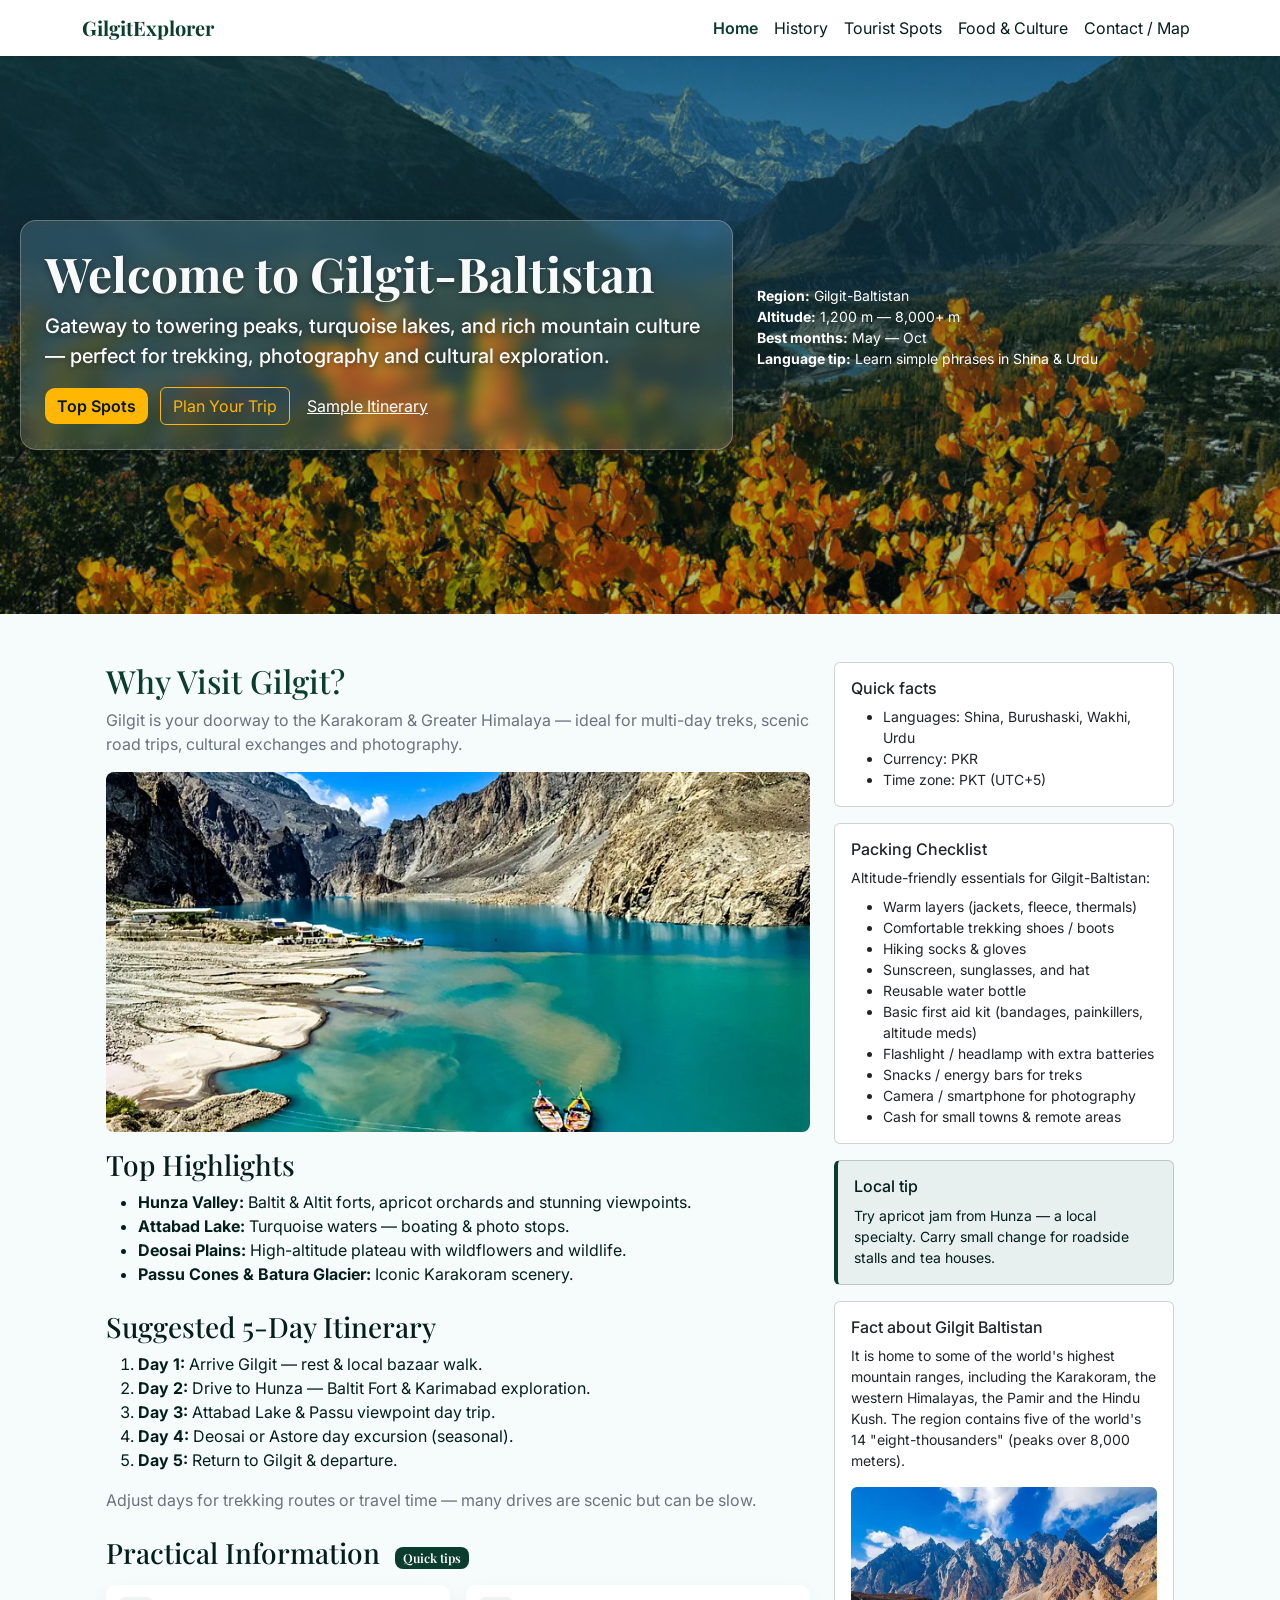
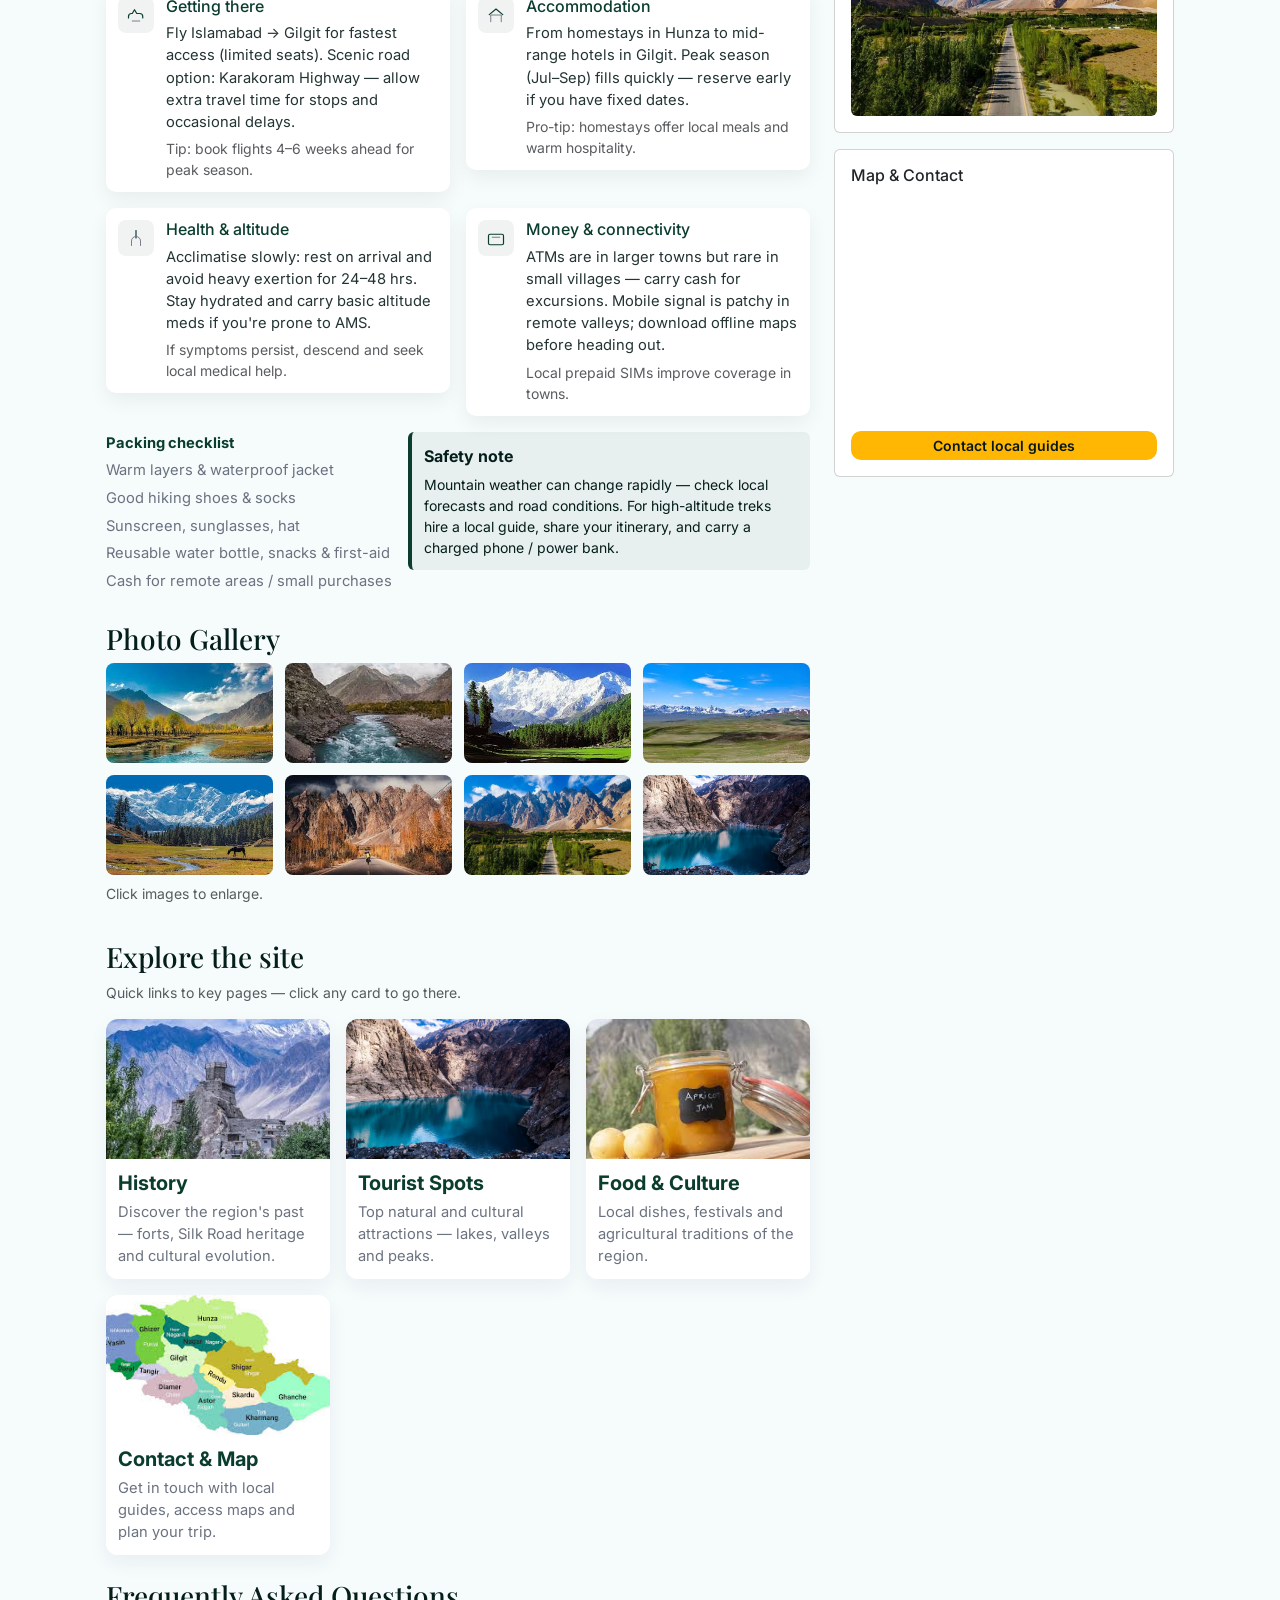
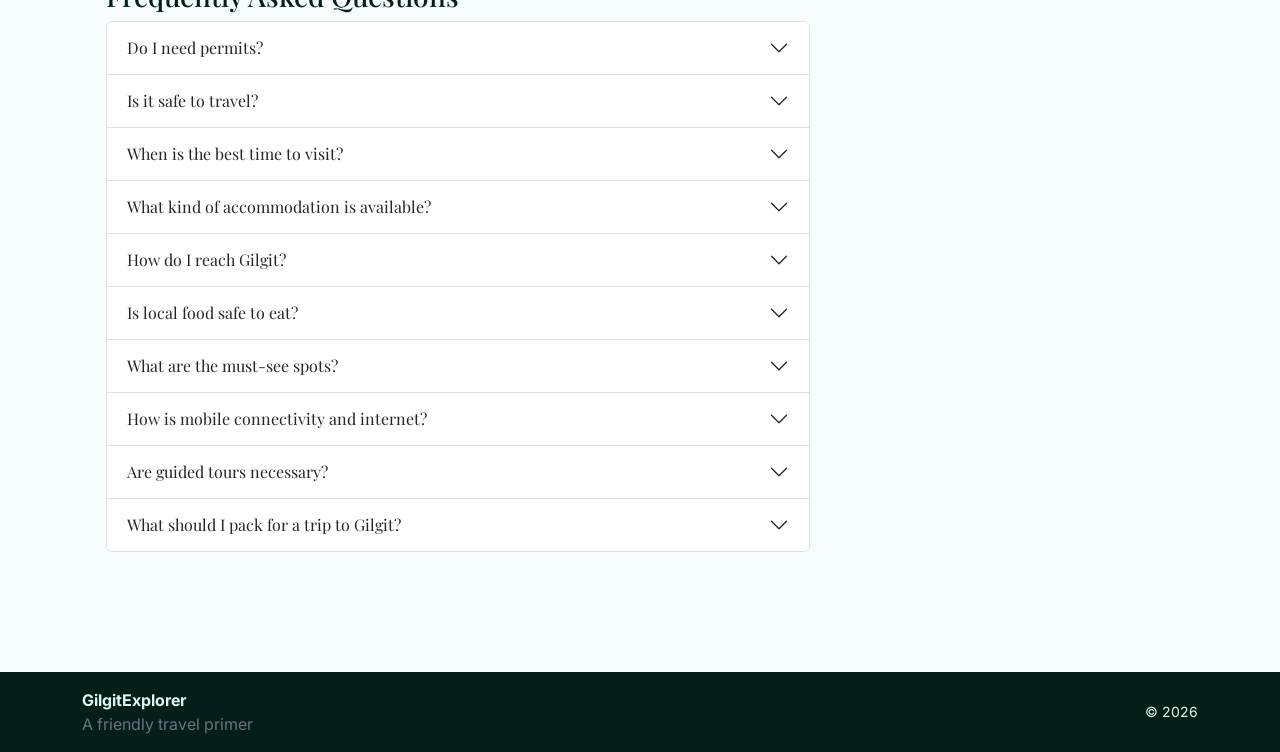
==== index.html @ cc38df5b "tweaked index.html" ====
<!DOCTYPE html>
<html lang="en">
  <head>
    <meta charset="utf-8" />
    <meta name="viewport" content="width=device-width,initial-scale=1" />
    <title>Gilgit — Home</title>
    <meta
      name="description"
      content="Gilgit-Baltistan: gateway to the Karakoram — home page. Practical visitor info, top sights, itineraries and gallery."
    />
    <!-- Google Fonts -->
    <link
      href="https://fonts.googleapis.com/css2?family=Inter:wght@300;400;600;700&family=Playfair+Display:wght@400;700&display=swap"
      rel="stylesheet"
    />
    <!-- Bootstrap -->
    <link
      href="https://cdn.jsdelivr.net/npm/bootstrap@5.3.2/dist/css/bootstrap.min.css"
      rel="stylesheet"
    />

    <style>
      /* ---------- Palette (single source of truth) ---------- */
      :root {
        --primary: #0b3d2e; /* glacier green */
        --accent: #ffb703; /* sunrise amber */
        --muted: #6b7280;
        --bg: #f6fbfc;
        --card: #ffffff;
        --dark: #041e19;
      }

      /* Reset / base */
      * {
        box-sizing: border-box;
      }
      html,
      body {
        height: 100%;
      }
      body {
        margin: 0;
        font-family: "Inter", system-ui, -apple-system, "Segoe UI", Roboto,
          "Helvetica Neue", Arial;
        background: var(--bg);
        color: var(--dark);
        -webkit-font-smoothing: antialiased;
        -moz-osx-font-smoothing: grayscale;
      }

      /* Typography */
      h1,
      h2,
      h3 {
        font-family: "Playfair Display", serif;
      }
      .lead {
        font-weight: 500;
        color: #ffffff;
      }
      .small-muted {
        color: var(--muted);
      }

      /* NAVBAR */
      .navbar-brand {
        font-family: "Playfair Display", serif;
        font-weight: 700;
      }
      .navbar-brand.text-primary {
        color: var(--primary) !important;
      }
      .nav-link {
        color: var(--dark) !important;
      }
      .nav-link.active {
        font-weight: 600;
        color: var(--primary) !important;
      }

      /* HERO */
      .hero {
        min-height: 62vh;
        background-position: center;
        background-size: cover;
        display: flex;
        align-items: center;
        color: #fff;
      }

      /* NEW: wider header content wrapper (centered) */
      .hero-inner {
        width: 100%;
        max-width: 1400px;     /* <-- increased width */
        margin: 0 auto;
        padding: 0 1.25rem;    /* breathing room at edges */
      }
      @media (min-width: 1600px) {
        .hero-inner { max-width: 1600px; }
      }

      /* card-glow: the nicer polished variant (backdrop blur + border) */
      .card-glow {
        background: rgba(255, 255, 255, 0.15);
        backdrop-filter: blur(8px) saturate(160%);
        -webkit-backdrop-filter: blur(12px) saturate(160%);
        border: 1px solid rgba(255, 255, 255, 0.25);
        border-radius: 1rem;
        color: #f8f9fa;
        box-shadow: 0 8px 32px 0 rgba(0, 0, 0, 0.3);
        transition: all 0.3s ease-in-out;
      }
      .card-glow:hover {
        background: rgba(255, 255, 255, 0.25);
        transform: translateY(-5px);
        box-shadow: 0 10px 40px rgba(0, 0, 0, 0.4);
      }
      .card-glow h1,
      .card-glow p {
        text-shadow: 0 2px 6px rgba(0, 0, 0, 0.4);
      }

      /* Buttons */
      .btn-accent {
        background: var(--accent);
        color: #071717;
        border-radius: 10px;
        font-weight: 600;
        border: 0;
      }
      .btn-outline-accent {
        border: 1px solid var(--accent);
        background: transparent;
        color: var(--accent);
      }

      /* Helpers */
      .container-narrow {
        max-width: 1100px;
        margin: 0 auto;
        padding: 0 1rem;
      }
      .img-overview {
        width: 100%;
        max-height: 360px;
        object-fit: cover;
        border-radius: 8px;
      }
      .card-img-top {
        height: 200px;
        object-fit: cover;
      }

      /* small gallery grid */
      .gallery-grid {
        display: grid;
        grid-template-columns: repeat(auto-fit, minmax(140px, 1fr));
        gap: 12px;
      }
      .gallery-grid img {
        width: 100%;
        height: 100px;
        object-fit: cover;
        border-radius: 8px;
        cursor: pointer;
      }

      /* Site navigation cards */
      .site-nav {
        margin: 2.25rem 0;
      }
      .site-nav-grid {
        display: grid;
        grid-template-columns: repeat(auto-fit, minmax(180px, 1fr));
        gap: 16px;
        align-items: stretch;
      }
      .site-card {
        position: relative;
        overflow: hidden;
        border-radius: 12px;
        cursor: pointer;
        box-shadow: 0 8px 20px rgba(34, 56, 67, 0.06);
        transition: transform 0.16s ease, box-shadow 0.16s ease;
        display: flex;
        flex-direction: column;
        background: var(--card);
      }
      .site-card:hover {
        transform: translateY(-6px);
        box-shadow: 0 18px 40px rgba(34, 56, 67, 0.12);
      }
      .site-card img {
        width: 100%;
        height: 140px;
        object-fit: cover;
        display: block;
      }
      .site-card .card-body {
        padding: 12px;
        background: linear-gradient(
          180deg,
          rgba(255, 255, 255, 0.95),
          rgba(255, 255, 255, 0.98)
        );
        flex: 1;
        display: flex;
        flex-direction: column;
        justify-content: center;
      }
      .site-card h5 {
        margin: 0;
        font-weight: 700;
        color: var(--primary);
      }
      .site-card p {
        margin: 6px 0 0;
        color: var(--muted);
        font-size: 0.92rem;
      }
      .site-card a {
        position: absolute;
        inset: 0;
        z-index: 3;
        text-indent: -9999px;
      }

      /* Info callout (updated to use primary as subtle tint) */
      .callout {
        background: rgba(11, 61, 46, 0.06);
        padding: 12px;
        border-left: 4px solid var(--primary);
        border-radius: 6px;
        color: var(--dark);
      }

      /* Cards, spots & footer */
      .spot-card {
        border: none;
        transition: transform 0.28s ease, box-shadow 0.28s ease;
      }
      .spot-card:hover {
        transform: translateY(-6px);
        box-shadow: 0 18px 40px rgba(2, 20, 22, 0.06);
      }
      .section-title {
        color: var(--primary);
      }
      footer {
        background: var(--dark);
        color: #dff7ef;
        padding: 1.5rem 0;
      }

      /* Map helper */
      .map-wrap iframe {
        width: 100%;
        height: 100%;
        min-height: 320px;
        border: 0;
        border-radius: 8px;
      }

      /* Practical section specific styles */
      #practical .feature {
        background: var(--card);
        border-radius: 10px;
        padding: 12px;
        box-shadow: 0 8px 20px rgba(2, 20, 22, 0.06);
        display: flex;
        gap: 12px;
        align-items: flex-start;
      }
      #practical .feature h6 {
        margin: 0 0 6px 0;
        color: var(--primary);
        font-size: 1rem;
      }
      #practical .feature p {
        margin: 0;
        color: #243434;
        font-size: 0.92rem;
      }
      #practical .feature .icon {
        flex: 0 0 36px;
        width: 36px;
        height: 36px;
        display: inline-grid;
        place-items: center;
        border-radius: 8px;
        background: rgba(11, 61, 46, 0.06);
      }
      #practical .checklist {
        list-style: none;
        padding-left: 0;
        margin: 0;
        color: var(--dark);
      }
      #practical .checklist li {
        margin-bottom: 0.35rem;
        font-size: 0.92rem;
        color: var(--muted);
      }
      #practical .quick-badge {
        background: var(--primary);
        color: var(--card);
        font-weight: 600;
        font-size: 0.78rem;
        padding: 0.15rem 0.5rem;
        border-radius: 0.5rem;
      }

      /* Responsive tweaks */
      @media (max-width: 991px) {
        .img-overview {
          max-height: 260px;
        }
      }
      @media (max-width: 767px) {
        .hero {
          min-height: 44vh;
        }
        /* keep hero-inner comfortable on smaller screens */
        .hero-inner {
          padding: 0 1rem;
        }
      }
    </style>
  </head>

  <body>
    <!-- NAV -->
    <nav
      class="navbar navbar-expand-lg navbar-light bg-white shadow-sm sticky-top"
    >
      <div class="container">
        <a class="navbar-brand text-primary fw-bold" href="index.html"
          >GilgitExplorer</a
        >
        <button
          class="navbar-toggler"
          type="button"
          data-bs-toggle="collapse"
          data-bs-target="#navmenu"
        >
          <span class="navbar-toggler-icon"></span>
        </button>
        <div class="collapse navbar-collapse" id="navmenu">
          <ul class="navbar-nav ms-auto mb-2 mb-lg-0">
            <li class="nav-item">
              <a class="nav-link active" href="index.html">Home</a>
            </li>
            <li class="nav-item">
              <a class="nav-link" href="history.html">History</a>
            </li>
            <li class="nav-item">
              <a class="nav-link" href="touristspots.html">Tourist Spots</a>
            </li>
            <li class="nav-item">
              <a class="nav-link" href="food.html">Food & Culture</a>
            </li>
            <li class="nav-item">
              <a class="nav-link" href="contact.html">Contact / Map</a>
            </li>
          </ul>
        </div>
      </div>
    </nav>

    <!-- HERO -->
    <header
      class="hero"
      style="
        background-image: linear-gradient(
            180deg,
            rgba(11, 61, 46, 0.55),
            rgba(2, 20, 22, 0.25)
          ),
          url('assets/images/homehero.jpg');
        background-size: cover;
        background-position: center;
      "
    >
      <!-- widened, centered inner wrapper -->
      <div class="hero-inner py-5">
        <div class="row align-items-center">
          <div class="col-lg-7">
            <div class="card-glow p-4">
              <h1 class="display-5 fw-bold">Welcome to Gilgit-Baltistan</h1>
              <p class="lead">
                Gateway to towering peaks, turquoise lakes, and rich mountain
                culture — perfect for trekking, photography and cultural
                exploration.
              </p>
              <div class="mt-3">
                <a class="btn btn-accent me-2" href="touristspots.html"
                  >Top Spots</a
                >
                <a class="btn btn-outline-accent" href="contact.html"
                  >Plan Your Trip</a
                >
                <a class="btn btn-link text-white" href="#itinerary"
                  >Sample Itinerary</a
                >
              </div>
            </div>
          </div>

          <div class="col-lg-5 d-none d-lg-block text-white small">
            <ul class="list-unstyled">
              <li><strong>Region:</strong> Gilgit-Baltistan</li>
              <li><strong>Altitude:</strong> 1,200 m — 8,000+ m</li>
              <li><strong>Best months:</strong> May — Oct</li>
              <li>
                <strong>Language tip:</strong> Learn simple phrases in Shina &
                Urdu
              </li>
            </ul>
          </div>
        </div>
      </div>
    </header>

    <!-- MAIN -->
    <main class="py-5">
      <div class="container container-narrow">
        <div class="row g-4">
          <div class="col-lg-8">
            <h2 class="section-title">Why Visit Gilgit?</h2>
            <p class="small-muted">
              Gilgit is your doorway to the Karakoram & Greater Himalaya — ideal
              for multi-day treks, scenic road trips, cultural exchanges and
              photography.
            </p>

            <!-- overview image -->
            <div class="my-3">
              <img
                src="assets/images/gilgit-overview.webp"
                alt="Panoramic view of Gilgit and mountains"
                class="img-overview"
              />
            </div>

            <section id="highlights" class="mb-4">
              <h3>Top Highlights</h3>
              <ul>
                <li>
                  <strong>Hunza Valley:</strong> Baltit & Altit forts, apricot
                  orchards and stunning viewpoints.
                </li>
                <li>
                  <strong>Attabad Lake:</strong> Turquoise waters — boating &
                  photo stops.
                </li>
                <li>
                  <strong>Deosai Plains:</strong> High-altitude plateau with
                  wildflowers and wildlife.
                </li>
                <li>
                  <strong>Passu Cones & Batura Glacier:</strong> Iconic
                  Karakoram scenery.
                </li>
              </ul>
            </section>

            <section id="itinerary" class="itinerary mb-4">
              <h3>Suggested 5-Day Itinerary</h3>
              <ol>
                <li>
                  <strong>Day 1:</strong> Arrive Gilgit — rest & local bazaar
                  walk.
                </li>
                <li>
                  <strong>Day 2:</strong> Drive to Hunza — Baltit Fort &
                  Karimabad exploration.
                </li>
                <li>
                  <strong>Day 3:</strong> Attabad Lake & Passu viewpoint day
                  trip.
                </li>
                <li>
                  <strong>Day 4:</strong> Deosai or Astore day excursion
                  (seasonal).
                </li>
                <li><strong>Day 5:</strong> Return to Gilgit & departure.</li>
              </ol>
              <p class="small-muted">Adjust days for trekking routes or travel time — many drives are scenic but can be slow.</p>
            </section>

            <!-- ===== Updated Practical Information (themed) ===== -->
            <section id="practical" class="mb-4">
              <h3 class="mb-3">
                Practical Information
                <span class="quick-badge" style="margin-left: 0.5rem"
                  >Quick tips</span
                >
              </h3>

              <div class="row row-cols-1 row-cols-md-2 g-3 mb-3">
                <!-- Getting there -->
                <div class="col">
                  <div class="feature">
                    <div class="icon" aria-hidden="true">
                      <!-- airplane / road icon -->
                      <svg
                        width="18"
                        height="18"
                        viewBox="0 0 24 24"
                        fill="none"
                        xmlns="http://www.w3.org/2000/svg"
                        aria-hidden="true"
                      >
                        <path
                          d="M2 16v-2a4 4 0 0 1 4-4h1l3-5 3 5h4a4 4 0 0 1 4 4v2"
                          stroke="var(--primary)"
                          stroke-width="1.6"
                          stroke-linecap="round"
                          stroke-linejoin="round"
                        />
                        <path
                          d="M7 20h10"
                          stroke="var(--muted)"
                          stroke-width="1.2"
                          stroke-linecap="round"
                        />
                      </svg>
                    </div>
                    <div>
                      <h6>Getting there</h6>
                      <p class="mb-0">
                        Fly Islamabad → Gilgit for fastest access (limited
                        seats). Scenic road option: Karakoram Highway — allow
                        extra travel time for stops and occasional delays.
                      </p>
                      <div class="small text-muted" style="margin-top: 0.35rem">
                        Tip: book flights 4–6 weeks ahead for peak season.
                      </div>
                    </div>
                  </div>
                </div>

                <!-- Accommodation -->
                <div class="col">
                  <div class="feature">
                    <div class="icon" aria-hidden="true">
                      <svg
                        width="18"
                        height="18"
                        viewBox="0 0 24 24"
                        fill="none"
                        xmlns="http://www.w3.org/2000/svg"
                      >
                        <path
                          d="M3 11.5L12 4l9 7.5"
                          stroke="var(--primary)"
                          stroke-width="1.6"
                          stroke-linecap="round"
                          stroke-linejoin="round"
                        />
                        <path
                          d="M5 21V12h14v9"
                          stroke="var(--muted)"
                          stroke-width="1.2"
                          stroke-linecap="round"
                          stroke-linejoin="round"
                        />
                      </svg>
                    </div>
                    <div>
                      <h6>Accommodation</h6>
                      <p class="mb-0">
                        From homestays in Hunza to mid-range hotels in Gilgit.
                        Peak season (Jul–Sep) fills quickly — reserve early if
                        you have fixed dates.
                      </p>
                      <div class="small text-muted" style="margin-top: 0.35rem">
                        Pro-tip: homestays offer local meals and warm
                        hospitality.
                      </div>
                    </div>
                  </div>
                </div>

                <!-- Health & Altitude -->
                <div class="col">
                  <div class="feature">
                    <div class="icon" aria-hidden="true">
                      <svg
                        width="18"
                        height="18"
                        viewBox="0 0 24 24"
                        fill="none"
                        xmlns="http://www.w3.org/2000/svg"
                      >
                        <path
                          d="M12 2v10"
                          stroke="var(--primary)"
                          stroke-width="1.6"
                          stroke-linecap="round"
                          stroke-linejoin="round"
                        />
                        <path
                          d="M6 22v-6a6 6 0 0 1 12 0v6"
                          stroke="var(--muted)"
                          stroke-width="1.2"
                          stroke-linecap="round"
                          stroke-linejoin="round"
                        />
                      </svg>
                    </div>
                    <div>
                      <h6>Health & altitude</h6>
                      <p class="mb-0">
                        Acclimatise slowly: rest on arrival and avoid heavy
                        exertion for 24–48 hrs. Stay hydrated and carry basic
                        altitude meds if you're prone to AMS.
                      </p>
                      <div class="small text-muted" style="margin-top: 0.35rem">
                        If symptoms persist, descend and seek local medical
                        help.
                      </div>
                    </div>
                  </div>
                </div>

                <!-- Money & Connectivity -->
                <div class="col">
                  <div class="feature">
                    <div class="icon" aria-hidden="true">
                      <svg
                        width="18"
                        height="18"
                        viewBox="0 0 24 24"
                        fill="none"
                        xmlns="http://www.w3.org/2000/svg"
                      >
                        <rect
                          x="2"
                          y="7"
                          width="20"
                          height="14"
                          rx="2"
                          stroke="var(--primary)"
                          stroke-width="1.6"
                        />
                        <path
                          d="M7 11h10"
                          stroke="var(--muted)"
                          stroke-width="1.2"
                          stroke-linecap="round"
                        />
                      </svg>
                    </div>
                    <div>
                      <h6>Money & connectivity</h6>
                      <p class="mb-0">
                        ATMs are in larger towns but rare in small villages —
                        carry cash for excursions. Mobile signal is patchy in
                        remote valleys; download offline maps before heading
                        out.
                      </p>
                      <div class="small text-muted" style="margin-top: 0.35rem">
                        Local prepaid SIMs improve coverage in towns.
                      </div>
                    </div>
                  </div>
                </div>
              </div>

              <!-- Checklist + Callout -->
              <div
                class="d-flex flex-column flex-md-row gap-3 align-items-start"
              >
                <ul class="checklist mb-0" style="min-width: 260px">
                  <li>
                    <strong
                      style="
                        color: var(--primary);
                        display: block;
                        margin-bottom: 0.35rem;
                      "
                      >Packing checklist</strong
                    >
                  </li>
                  <li>Warm layers & waterproof jacket</li>
                  <li>Good hiking shoes & socks</li>
                  <li>Sunscreen, sunglasses, hat</li>
                  <li>Reusable water bottle, snacks & first-aid</li>
                  <li>Cash for remote areas / small purchases</li>
                </ul>

                <div class="callout" style="flex: 1">
                  <strong>Safety note</strong>
                  <div class="small" style="margin-top: 0.4rem">
                    Mountain weather can change rapidly — check local forecasts
                    and road conditions. For high-altitude treks hire a local
                    guide, share your itinerary, and carry a charged phone /
                    power bank.
                  </div>
                </div>
              </div>
            </section>

            <!-- Gallery -->
            <section id="gallery" class="mb-4">
              <h3>Photo Gallery</h3>
              <div class="gallery-grid mt-2">
                <img
                  src="assets/images/photogalleryimg1.jpeg"
                  alt="Attabad Lake"
                  data-bs-toggle="modal"
                  data-bs-target="#imgModal"
                  data-src="assets/images/attabadlake.jpg"
                />
                <img
                  src="assets/images/photogalleryimage2.jpeg"
                  alt="Hunza Valley"
                  data-bs-toggle="modal"
                  data-bs-target="#imgModal"
                  data-src="assets/images/hunzavalley.jpg"
                />
                <img
                  src="assets/images/photgalleryimage3.jpeg"
                  alt="Passu Cones"
                  data-bs-toggle="modal"
                  data-bs-target="#imgModal"
                  data-src="assets/images/passucones.jpg"
                />
                <img
                  src="assets/images/deosaiplains.jpeg"
                  alt="Deosai Plains"
                  data-bs-toggle="modal"
                  data-bs-target="#imgModal"
                  data-src="assets/images/deosaiplains.jpg"
                />
                <img
                  src="assets/images/nangaparbat.jpeg"
                  alt="Nanga Parbat"
                  data-bs-toggle="modal"
                  data-bs-target="#imgModal"
                  data-src="assets/images/nangaparbat.jpg"
                />
                <img
                  src="assets/images/passucones.jpeg"
                  alt="Local cuisine"
                  data-bs-toggle="modal"
                  data-bs-target="#imgModal"
                  data-src="assets/images/food.jpg"
                />
                <img
                  src="assets/images/hunzavalley.jpg"
                  alt="Local bazaar"
                  data-bs-toggle="modal"
                  data-bs-target="#imgModal"
                  data-src="assets/images/bazaar.jpg"
                />
                <img
                  src="assets/images/attabadlake.jpg"
                  alt="Gilgit overview"
                  data-bs-toggle="modal"
                  data-bs-target="#imgModal"
                  data-src="assets/images/gilgit-overview.webp"
                />
              </div>
              <p class="small text-muted mt-2">Click images to enlarge.</p>
            </section>

            <!-- Site navigation cards -->
            <section id="site-nav" class="site-nav mb-4">
              <h3>Explore the site</h3>
              <p class="small text-muted">
                Quick links to key pages — click any card to go there.
              </p>

              <div class="site-nav-grid">
                <article
                  class="site-card"
                  role="article"
                  aria-labelledby="nav-history"
                >
                  <img src="assets/images/altit.jpeg" alt="Altit Fort" />
                  <div class="card-body">
                    <h5 id="nav-history">History</h5>
                    <p>
                      Discover the region's past — forts, Silk Road heritage and
                      cultural evolution.
                    </p>
                  </div>
                  <a href="history.html" title="History — Gilgit">History</a>
                </article>

                <article
                  class="site-card"
                  role="article"
                  aria-labelledby="nav-spots"
                >
                  <img src="assets/images/attabadlake.jpg" alt="Attabad Lake" />
                  <div class="card-body">
                    <h5 id="nav-spots">Tourist Spots</h5>
                    <p>
                      Top natural and cultural attractions — lakes, valleys and
                      peaks.
                    </p>
                  </div>
                  <a href="touristspots.html" title="Tourist Spots — Gilgit"
                    >Tourist Spots</a
                  >
                </article>

                <article
                  class="site-card"
                  role="article"
                  aria-labelledby="nav-food"
                >
                  <img
                    src="assets/images/apricot.jpeg"
                    alt="Apricot jam from Hunza"
                  />
                  <div class="card-body">
                    <h5 id="nav-food">Food & Culture</h5>
                    <p>
                      Local dishes, festivals and agricultural traditions of the
                      region.
                    </p>
                  </div>
                  <a href="food.html" title="Food & Culture — Gilgit"
                    >Food & Culture</a
                  >
                </article>

                <article
                  class="site-card"
                  role="article"
                  aria-labelledby="nav-contact"
                >
                  <img src="assets/images/map.jpeg" alt="Contact / map" />
                  <div class="card-body">
                    <h5 id="nav-contact">Contact & Map</h5>
                    <p>
                      Get in touch with local guides, access maps and plan your
                      trip.
                    </p>
                  </div>
                  <a href="contact.html" title="Contact — Gilgit">Contact</a>
                </article>
              </div>
            </section>

 <!-- FAQ -->
            <section id="faq" class="mb-4">
              <h3>Frequently Asked Questions</h3>
              <div class="accordion" id="faqAccordion">
                <!-- Ten accordion items (kept from your original) -->
                <!-- 1 -->
                <div class="accordion-item">
                  <h2 class="accordion-header" id="faqOne">
                    <button
                      class="accordion-button collapsed"
                      type="button"
                      data-bs-toggle="collapse"
                      data-bs-target="#collapseOne"
                    >
                      Do I need permits?
                    </button>
                  </h2>
                  <div
                    id="collapseOne"
                    class="accordion-collapse collapse"
                    data-bs-parent="#faqAccordion"
                  >
                    <div class="accordion-body small">
                      Most tourists do not require special permits for main
                      valleys like Hunza or Skardu, but some treks near borders
                      may need NOC (No Objection Certificates). Always confirm
                      with local authorities or your tour operator.
                    </div>
                  </div>
                </div>
                <!-- 2 -->
                <div class="accordion-item">
                  <h2 class="accordion-header" id="faqTwo">
                    <button
                      class="accordion-button collapsed"
                      type="button"
                      data-bs-toggle="collapse"
                      data-bs-target="#collapseTwo"
                    >
                      Is it safe to travel?
                    </button>
                  </h2>
                  <div
                    id="collapseTwo"
                    class="accordion-collapse collapse"
                    data-bs-parent="#faqAccordion"
                  >
                    <div class="accordion-body small">
                      Gilgit-Baltistan is generally safe and welcoming. However,
                      mountain roads can be risky during rain or snow, so always
                      travel with an experienced driver and check conditions
                      beforehand.
                    </div>
                  </div>
                </div>
                <!-- 3 -->
                <div class="accordion-item">
                  <h2 class="accordion-header" id="faqThree">
                    <button
                      class="accordion-button collapsed"
                      type="button"
                      data-bs-toggle="collapse"
                      data-bs-target="#collapseThree"
                    >
                      When is the best time to visit?
                    </button>
                  </h2>
                  <div
                    id="collapseThree"
                    class="accordion-collapse collapse"
                    data-bs-parent="#faqAccordion"
                  >
                    <div class="accordion-body small">
                      The best months are May to October when the weather is
                      mild, roads are mostly clear, and high-altitude trekking
                      is safer. Winter months can be very cold and many roads
                      may be closed due to snow.
                    </div>
                  </div>
                </div>
                <!-- 4 -->
                <div class="accordion-item">
                  <h2 class="accordion-header" id="faqFour">
                    <button
                      class="accordion-button collapsed"
                      type="button"
                      data-bs-toggle="collapse"
                      data-bs-target="#collapseFour"
                    >
                      What kind of accommodation is available?
                    </button>
                  </h2>
                  <div
                    id="collapseFour"
                    class="accordion-collapse collapse"
                    data-bs-parent="#faqAccordion"
                  >
                    <div class="accordion-body small">
                      Options range from guesthouses and homestays in Hunza and
                      Skardu to mid-range hotels in Gilgit. Booking in advance
                      is recommended during peak season (July–September).
                    </div>
                  </div>
                </div>
                <!-- 5 -->
                <div class="accordion-item">
                  <h2 class="accordion-header" id="faqFive">
                    <button
                      class="accordion-button collapsed"
                      type="button"
                      data-bs-toggle="collapse"
                      data-bs-target="#collapseFive"
                    >
                      How do I reach Gilgit?
                    </button>
                  </h2>
                  <div
                    id="collapseFive"
                    class="accordion-collapse collapse"
                    data-bs-parent="#faqAccordion"
                  >
                    <div class="accordion-body small">
                      You can fly from Islamabad to Gilgit (most convenient) or
                      travel via road on the Karakoram Highway. Road trips are
                      scenic but can be long and bumpy.
                    </div>
                  </div>
                </div>
                <!-- 6 -->
                <div class="accordion-item">
                  <h2 class="accordion-header" id="faqSix">
                    <button
                      class="accordion-button collapsed"
                      type="button"
                      data-bs-toggle="collapse"
                      data-bs-target="#collapseSix"
                    >
                      Is local food safe to eat?
                    </button>
                  </h2>
                  <div
                    id="collapseSix"
                    class="accordion-collapse collapse"
                    data-bs-parent="#faqAccordion"
                  >
                    <div class="accordion-body small">
                      Yes, local food is generally safe. Stick to freshly cooked
                      meals, avoid raw street food if unsure, and drink bottled
                      or boiled water to prevent stomach issues.
                    </div>
                  </div>
                </div>
                <!-- 7 -->
                <div class="accordion-item">
                  <h2 class="accordion-header" id="faqSeven">
                    <button
                      class="accordion-button collapsed"
                      type="button"
                      data-bs-toggle="collapse"
                      data-bs-target="#collapseSeven"
                    >
                      What are the must-see spots?
                    </button>
                  </h2>
                  <div
                    id="collapseSeven"
                    class="accordion-collapse collapse"
                    data-bs-parent="#faqAccordion"
                  >
                    <div class="accordion-body small">
                      Hunza Valley, Baltit and Altit forts, Attabad Lake, Passu
                      Cones, Deosai Plains, Nanga Parbat viewpoints, and local
                      bazaars are highly recommended.
                    </div>
                  </div>
                </div>
                <!-- 8 -->
                <div class="accordion-item">
                  <h2 class="accordion-header" id="faqEight">
                    <button
                      class="accordion-button collapsed"
                      type="button"
                      data-bs-toggle="collapse"
                      data-bs-target="#collapseEight"
                    >
                      How is mobile connectivity and internet?
                    </button>
                  </h2>
                  <div
                    id="collapseEight"
                    class="accordion-collapse collapse"
                    data-bs-parent="#faqAccordion"
                  >
                    <div class="accordion-body small">
                      Mobile networks cover most towns but can be patchy in
                      remote valleys. Internet is slower outside Gilgit city;
                      consider offline maps and guides for trekking.
                    </div>
                  </div>
                </div>
                <!-- 9 -->
                <div class="accordion-item">
                  <h2 class="accordion-header" id="faqNine">
                    <button
                      class="accordion-button collapsed"
                      type="button"
                      data-bs-toggle="collapse"
                      data-bs-target="#collapseNine"
                    >
                      Are guided tours necessary?
                    </button>
                  </h2>
                  <div
                    id="collapseNine"
                    class="accordion-collapse collapse"
                    data-bs-parent="#faqAccordion"
                  >
                    <div class="accordion-body small">
                      Guided tours are recommended for trekking, off-road
                      excursions, or visits near border areas. For main tourist
                      routes, you can travel independently but must be cautious
                      on mountain roads.
                    </div>
                  </div>
                </div>
                <!-- 10 -->
                <div class="accordion-item">
                  <h2 class="accordion-header" id="faqTen">
                    <button
                      class="accordion-button collapsed"
                      type="button"
                      data-bs-toggle="collapse"
                      data-bs-target="#collapseTen"
                    >
                      What should I pack for a trip to Gilgit?
                    </button>
                  </h2>
                  <div
                    id="collapseTen"
                    class="accordion-collapse collapse"
                    data-bs-parent="#faqAccordion"
                  >
                    <div class="accordion-body small">
                      Warm clothing, comfortable trekking shoes, sunscreen,
                      sunglasses, reusable water bottle, first aid kit, and cash
                      for remote areas. For summer, light layers are essential;
                      for winter, heavy jackets and thermals.
                    </div>
                  </div>
                </div>
              </div>
            </section>
          </div>

          <!-- Sidebar -->
          <aside class="col-lg-4">
            <div class="card p-3 mb-3">
              <h6 class="mb-2">Quick facts</h6>
              <ul class="small mb-0">
                <li>Languages: Shina, Burushaski, Wakhi, Urdu</li>
                <li>Currency: PKR</li>
                <li>Time zone: PKT (UTC+5)</li>
              </ul>
            </div>

            <div class="card p-3 mb-3">
              <h6 class="mb-2">Packing Checklist</h6>
              <p class="small mb-2">
                Altitude-friendly essentials for Gilgit-Baltistan:
              </p>
              <ul class="small mb-0">
                <li>Warm layers (jackets, fleece, thermals)</li>
                <li>Comfortable trekking shoes / boots</li>
                <li>Hiking socks & gloves</li>
                <li>Sunscreen, sunglasses, and hat</li>
                <li>Reusable water bottle</li>
                <li>
                  Basic first aid kit (bandages, painkillers, altitude meds)
                </li>
                <li>Flashlight / headlamp with extra batteries</li>
                <li>Snacks / energy bars for treks</li>
                <li>Camera / smartphone for photography</li>
                <li>Cash for small towns & remote areas</li>
              </ul>
            </div>

            <div class="card p-3 mb-3 callout">
              <h6 class="mb-2">Local tip</h6>
              <p class="small mb-0">
                Try apricot jam from Hunza — a local specialty. Carry small
                change for roadside stalls and tea houses.
              </p>
            </div>

            <div class="card p-3 mb-3">
              <h6 class="mb-2">Fact about Gilgit Baltistan</h6>
              <p class="small mb-0">
                It is home to some of the world's highest mountain ranges,
                including the Karakoram, the western Himalayas, the Pamir and
                the Hindu Kush. The region contains five of the world's 14
                "eight-thousanders" (peaks over 8,000 meters).
              </p>
              <div class="mt-3">
                <img
                  src="assets/images/hunzavalley.jpg"
                  alt="Hunza thumbnail"
                  class="img-fluid rounded"
                />
              </div>
            </div>

            <div class="card p-3">
              <h6 class="mb-2">Map & Contact</h6>
              <div class="ratio ratio-4x3 mb-2">
                <iframe
                  src="https://www.google.com/maps?q=Gilgit+Baltistan&output=embed"
                  style="border: 0"
                  allowfullscreen=""
                  loading="lazy"
                ></iframe>
              </div>
              <a href="contact.html" class="btn btn-sm btn-accent"
                >Contact local guides</a
              >
            </div>
          </aside>
        </div>
      </div>
    </main>

    <!-- FOOTER -->
    <footer class="mt-5 py-3">
      <div class="container d-flex justify-content-between align-items-center">
        <div>
          <strong>GilgitExplorer</strong>
          <div class="small-muted">A friendly travel primer</div>
        </div>
        <div class="small">
          &copy;
          <script>
            document.write(new Date().getFullYear());
          </script>
        </div>
      </div>
    </footer>

    <!-- Image modal for gallery -->
    <div class="modal fade" id="imgModal" tabindex="-1" aria-hidden="true">
      <div class="modal-dialog modal-dialog-centered modal-lg">
        <div class="modal-content bg-transparent border-0">
          <div class="modal-body p-0">
            <img
              id="modalImage"
              src=""
              alt="Gallery enlarge"
              style="width: 100%; border-radius: 8px"
            />
          </div>
        </div>
      </div>
    </div>

    <!-- SCRIPTS -->
    <script src="https://cdn.jsdelivr.net/npm/bootstrap@5.3.2/dist/js/bootstrap.bundle.min.js"></script>
    <script>
      // Simple gallery modal logic
      document.querySelectorAll(".gallery-grid img").forEach((img) => {
        img.addEventListener("click", (e) => {
          const src =
            e.currentTarget.getAttribute("data-src") || e.currentTarget.src;
          document.getElementById("modalImage").src = src;
          const modal = new bootstrap.Modal(
            document.getElementById("imgModal")
          );
          modal.show();
        });
      });

      // Make site-card keyboard-accessible and clickable
      document.querySelectorAll(".site-card").forEach((card) => {
        card.tabIndex = 0;
        card.addEventListener("keydown", (e) => {
          if (e.key === "Enter" || e.key === " ") {
            const link = card.querySelector("a");
            if (link) window.location.href = link.getAttribute("href");
          }
        });
        card.addEventListener("click", () => {
          const link = card.querySelector("a");
          if (link) window.location.href = link.getAttribute("href");
        });
      });
    </script>
  </body>
</html>
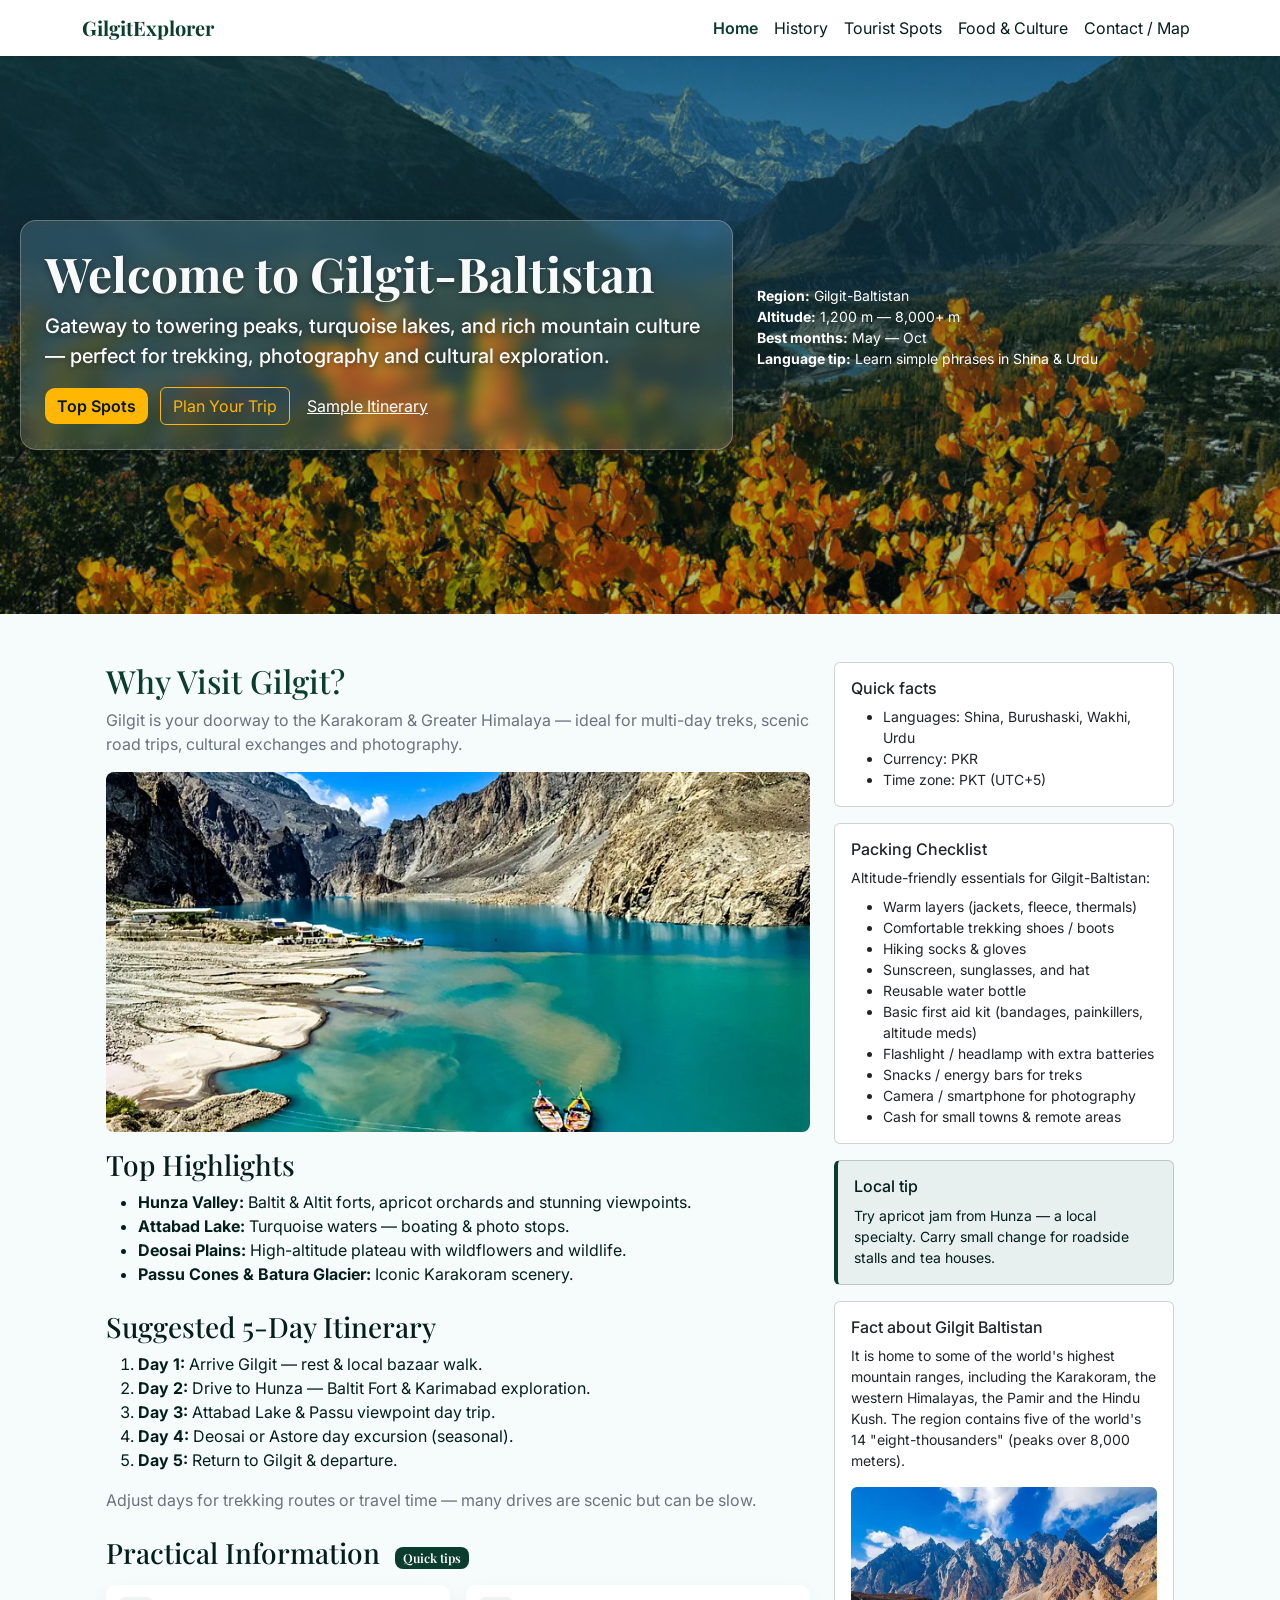
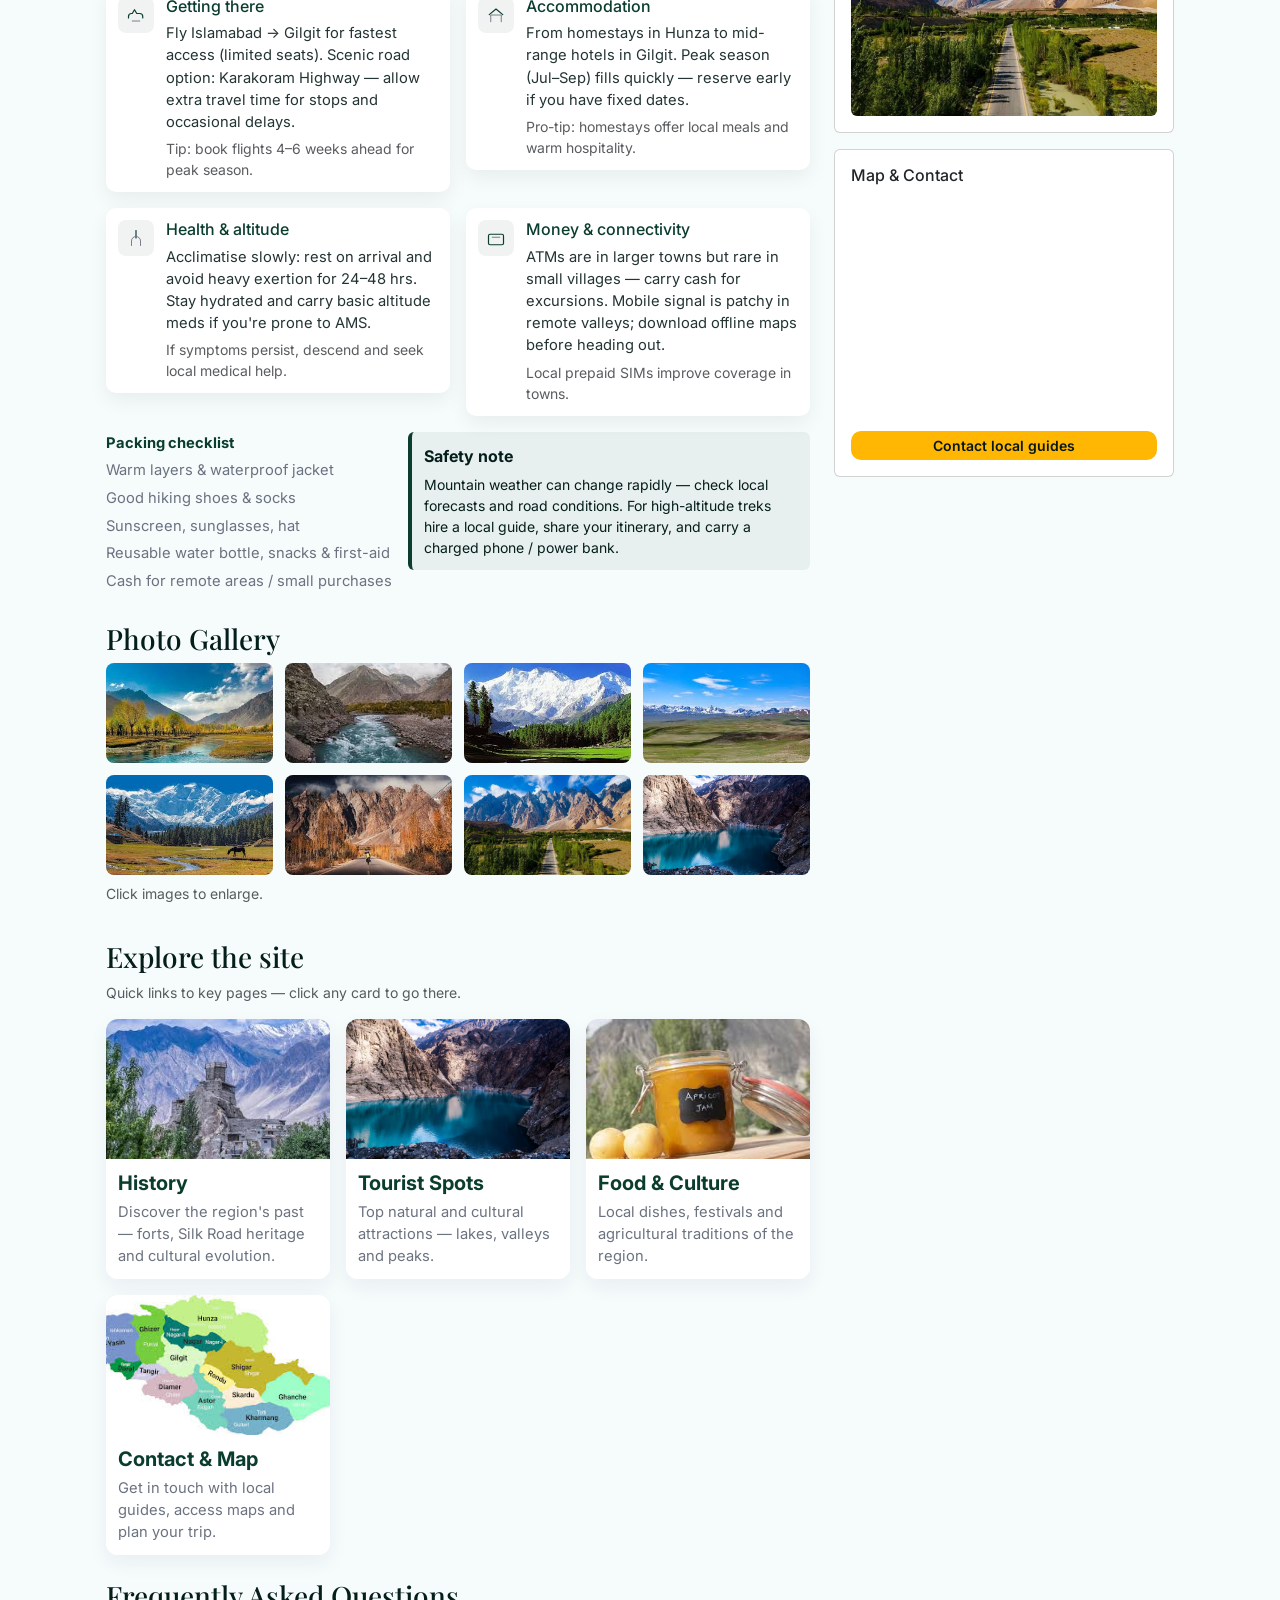
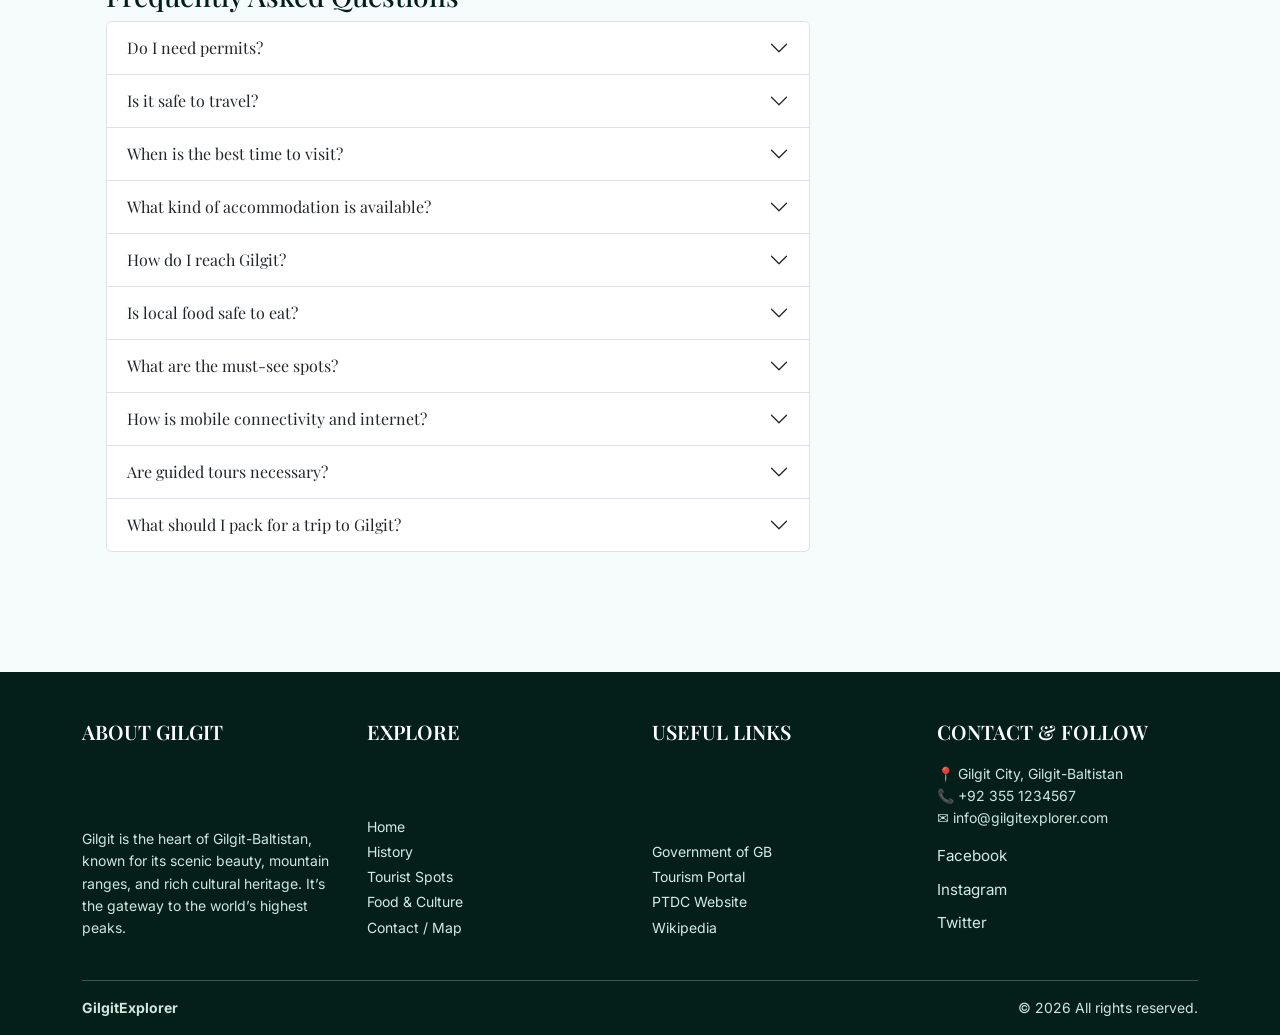
==== commit 7984c6d2: "tweaked some changes of footer of all pages" ====
--- a/index.html
+++ b/index.html
@@ -91,12 +91,14 @@
       /* NEW: wider header content wrapper (centered) */
       .hero-inner {
         width: 100%;
-        max-width: 1400px;     /* <-- increased width */
+        max-width: 1400px; /* <-- increased width */
         margin: 0 auto;
-        padding: 0 1.25rem;    /* breathing room at edges */
+        padding: 0 1.25rem; /* breathing room at edges */
       }
       @media (min-width: 1600px) {
-        .hero-inner { max-width: 1600px; }
+        .hero-inner {
+          max-width: 1600px;
+        }
       }
 
       /* card-glow: the nicer polished variant (backdrop blur + border) */
@@ -248,8 +250,74 @@
       }
       footer {
         background: var(--dark);
-        color: #dff7ef;
-        padding: 1.5rem 0;
+        color: rgba(223, 247, 239, 0.95); /* soft off-white for body text */
+        padding-top: 3rem;
+        padding-bottom: 1.25rem;
+      }
+
+      /* Footer headings */
+      .footer h5 {
+        font-family: "Playfair Display", serif;
+        color: var(--card);
+        font-weight: 600;
+        margin-bottom: 1rem;
+      }
+
+      /* Footer links */
+      .footer a {
+        display: block;
+        line-height: 1.8;
+        color: rgba(
+          223,
+          247,
+          239,
+          0.95
+        ); /* match paragraph color for consistency */
+        text-decoration: none;
+      }
+      .footer a:hover,
+      .footer a:focus {
+        color: var(--accent);
+        text-decoration: underline;
+        outline: none;
+      }
+
+      /* Paragraphs in footer */
+      .footer p,
+      .footer .small {
+        line-height: 1.6;
+        margin-bottom: 0;
+        color: rgba(223, 247, 239, 0.92);
+      }
+
+      /* Accent icons */
+      .footer i,
+      .footer .bi {
+        color: var(--accent);
+        font-size: 1.15rem;
+        vertical-align: middle;
+      }
+
+      /* subtle rule */
+      .footer hr {
+        border-color: rgba(255, 255, 255, 0.06);
+      }
+
+      /* layout helper to vertically align columns */
+      .footer .footer-col {
+        display: flex;
+        flex-direction: column;
+        justify-content: space-between;
+        min-height: 220px;
+      }
+
+      /* social links */
+      .footer .social-icons a {
+        font-size: 0.95rem;
+        color: rgba(223, 247, 239, 0.95);
+      }
+      .footer .social-icons a:hover {
+        color: var(--accent);
       }
 
       /* Map helper */
@@ -354,7 +422,7 @@
               <a class="nav-link" href="history.html">History</a>
             </li>
             <li class="nav-item">
-              <a class="nav-link" href="touristspots.html">Tourist Spots</a>
+              <a class="nav-link" href="touristsspots.html">Tourist Spots</a>
             </li>
             <li class="nav-item">
               <a class="nav-link" href="food.html">Food & Culture</a>
@@ -485,7 +553,10 @@
                 </li>
                 <li><strong>Day 5:</strong> Return to Gilgit & departure.</li>
               </ol>
-              <p class="small-muted">Adjust days for trekking routes or travel time — many drives are scenic but can be slow.</p>
+              <p class="small-muted">
+                Adjust days for trekking routes or travel time — many drives are
+                scenic but can be slow.
+              </p>
             </section>
 
             <!-- ===== Updated Practical Information (themed) ===== -->
@@ -847,7 +918,7 @@
               </div>
             </section>
 
- <!-- FAQ -->
+            <!-- FAQ -->
             <section id="faq" class="mb-4">
               <h3>Frequently Asked Questions</h3>
               <div class="accordion" id="faqAccordion">
@@ -1178,7 +1249,125 @@
     </main>
 
     <!-- FOOTER -->
-    <footer class="mt-5 py-3">
+
+    <!-- Footer -->
+    <footer class="footer pt-5 pb-3 mt-5">
+      <div class="container">
+        <div class="row text-start">
+          <!-- 1: About Gilgit -->
+          <div class="col-lg-3 col-md-6 mb-4 footer-col">
+            <h5 class="text-uppercase mb-3">About Gilgit</h5>
+            <p class="small">
+              Gilgit is the heart of Gilgit-Baltistan, known for its scenic
+              beauty, mountain ranges, and rich cultural heritage. It’s the
+              gateway to the world’s highest peaks.
+            </p>
+          </div>
+
+          <!-- 2: Explore -->
+          <div class="col-lg-3 col-md-6 mb-4 footer-col">
+            <h5 class="text-uppercase mb-3">Explore</h5>
+            <ul class="list-unstyled small">
+              <li>
+                <a href="index.html" class="text-decoration-none">Home</a>
+              </li>
+              <li>
+                <a href="history.html" class="text-decoration-none">History</a>
+              </li>
+              <li>
+                <a href="spots.html" class="text-decoration-none"
+                  >Tourist Spots</a
+                >
+              </li>
+              <li>
+                <a href="food.html" class="text-decoration-none"
+                  >Food & Culture</a
+                >
+              </li>
+              <li>
+                <a href="contact.html" class="text-decoration-none"
+                  >Contact / Map</a
+                >
+              </li>
+            </ul>
+          </div>
+
+          <!-- 3: Useful Links -->
+          <div class="col-lg-3 col-md-6 mb-4 footer-col">
+            <h5 class="text-uppercase mb-3">Useful Links</h5>
+            <ul class="list-unstyled small">
+              <li>
+                <a
+                  href="https://www.gilgitbaltistan.gov.pk"
+                  target="_blank"
+                  class="text-decoration-none"
+                  >Government of GB</a
+                >
+              </li>
+              <li>
+                <a
+                  href="https://www.pakistan.travel"
+                  target="_blank"
+                  class="text-decoration-none"
+                  >Tourism Portal</a
+                >
+              </li>
+              <li>
+                <a
+                  href="https://www.ptdc.com.pk"
+                  target="_blank"
+                  class="text-decoration-none"
+                  >PTDC Website</a
+                >
+              </li>
+              <li>
+                <a
+                  href="https://en.wikipedia.org/wiki/Gilgit-Baltistan"
+                  target="_blank"
+                  class="text-decoration-none"
+                  >Wikipedia</a
+                >
+              </li>
+            </ul>
+          </div>
+
+          <!-- 4: Contact & Social -->
+          <div class="col-lg-3 col-md-6 mb-4 footer-col">
+            <h5 class="text-uppercase mb-3">Contact & Follow</h5>
+            <p class="small mb-2">
+              📍 Gilgit City, Gilgit-Baltistan <br />
+              📞 +92 355 1234567 <br />
+              ✉️ info@gilgitexplorer.com
+            </p>
+            <div class="social-icons">
+              <a href="#" class="me-3 text-decoration-none"
+                ><i class="bi bi-facebook"></i> Facebook</a
+              >
+              <a href="#" class="me-3 text-decoration-none"
+                ><i class="bi bi-instagram"></i> Instagram</a
+              >
+              <a href="#" class="text-decoration-none"
+                ><i class="bi bi-twitter"></i> Twitter</a
+              >
+            </div>
+          </div>
+        </div>
+
+        <hr class="border-light" />
+        <div class="d-flex justify-content-between align-items-center small">
+          <div><strong>GilgitExplorer</strong></div>
+          <div>
+            ©
+            <script>
+              document.write(new Date().getFullYear());
+            </script>
+            All rights reserved.
+          </div>
+        </div>
+      </div>
+    </footer>
+
+    <!-- <footer class="mt-5 py-3">
       <div class="container d-flex justify-content-between align-items-center">
         <div>
           <strong>GilgitExplorer</strong>
@@ -1191,7 +1380,7 @@
           </script>
         </div>
       </div>
-    </footer>
+    </footer> -->
 
     <!-- Image modal for gallery -->
     <div class="modal fade" id="imgModal" tabindex="-1" aria-hidden="true">
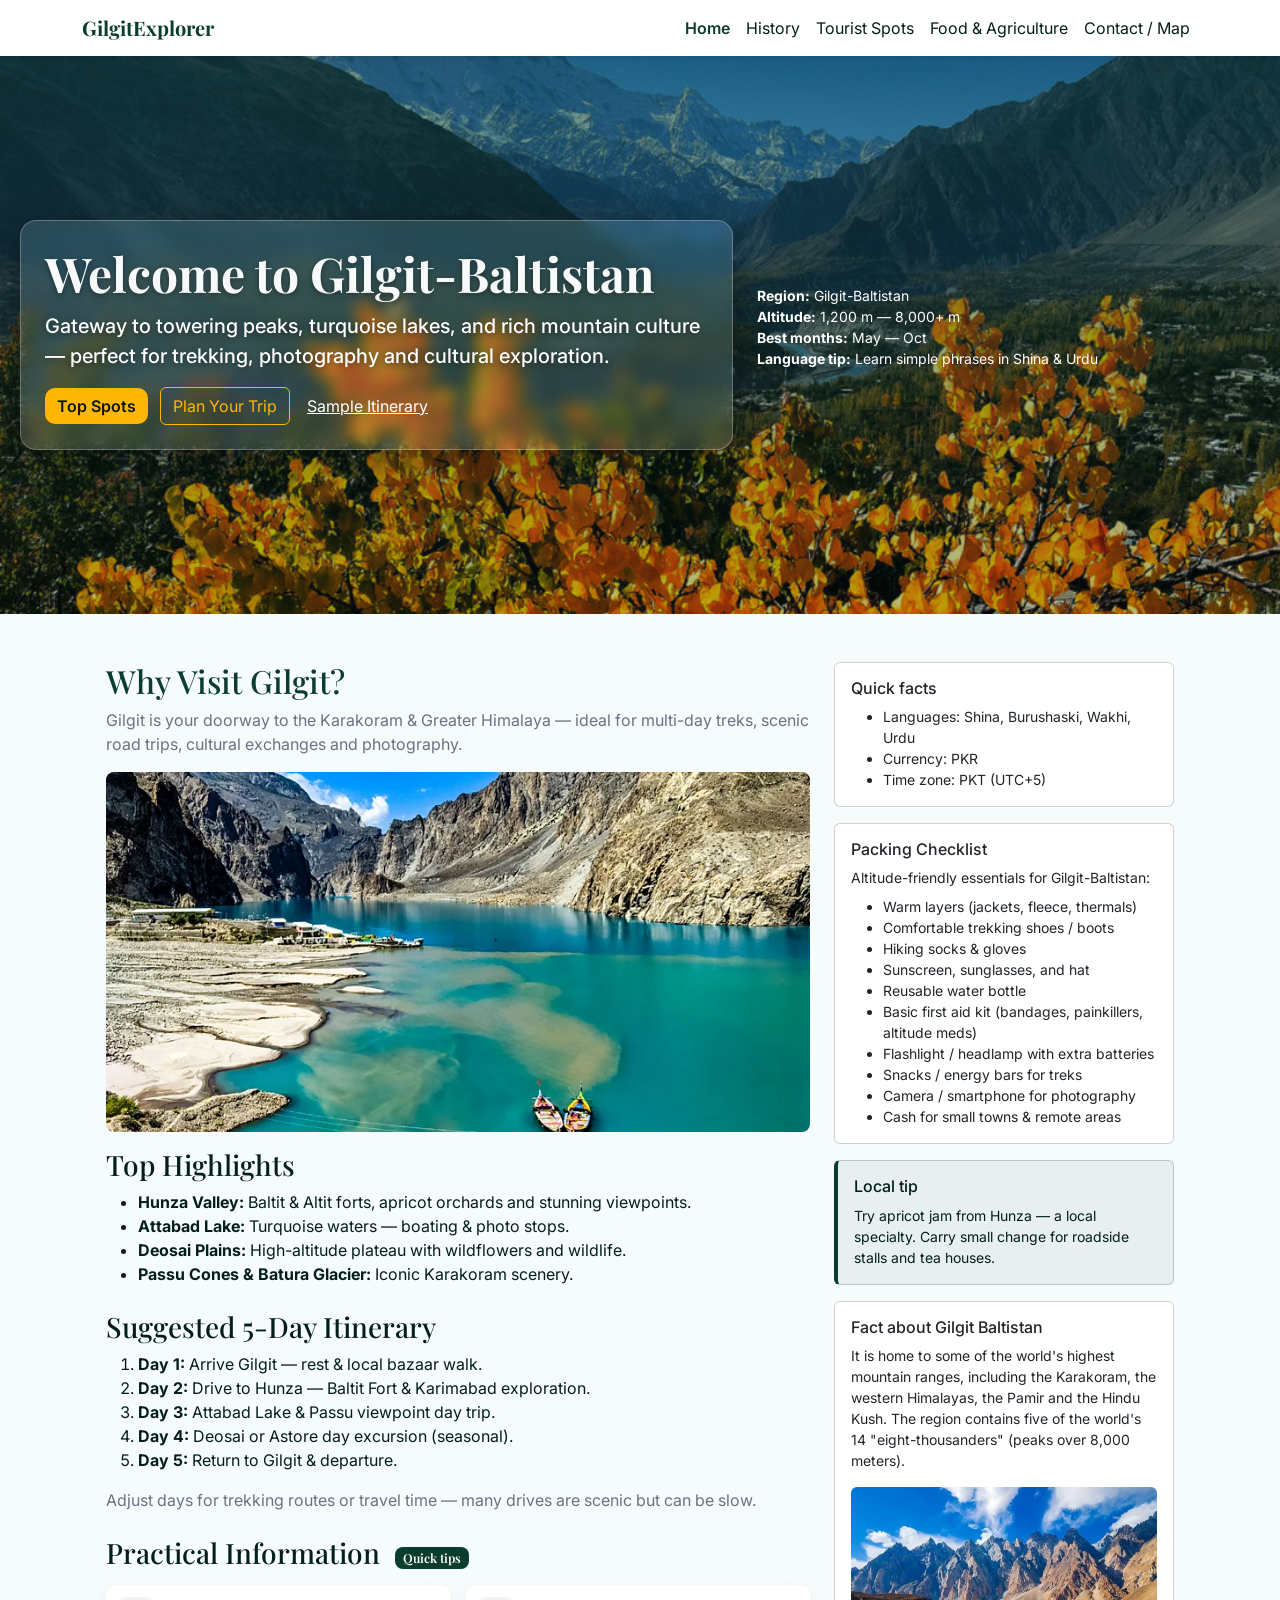
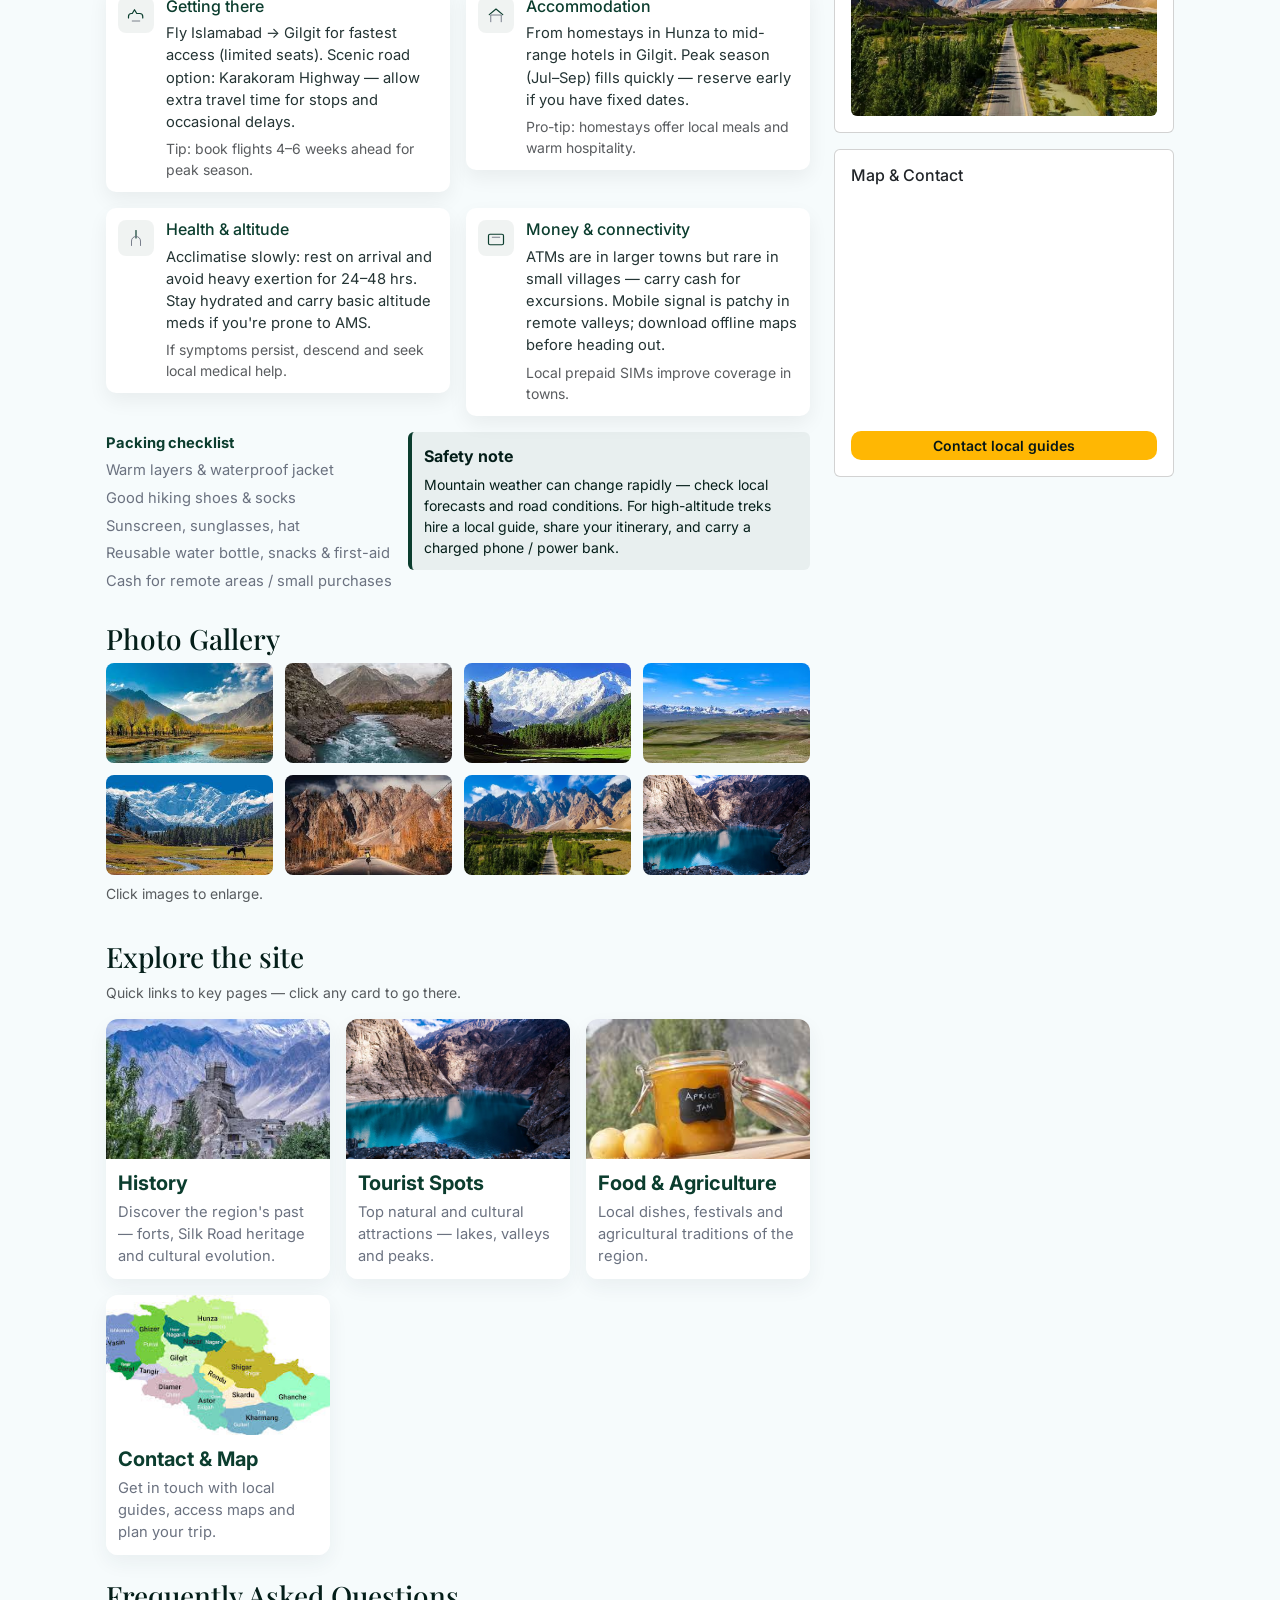
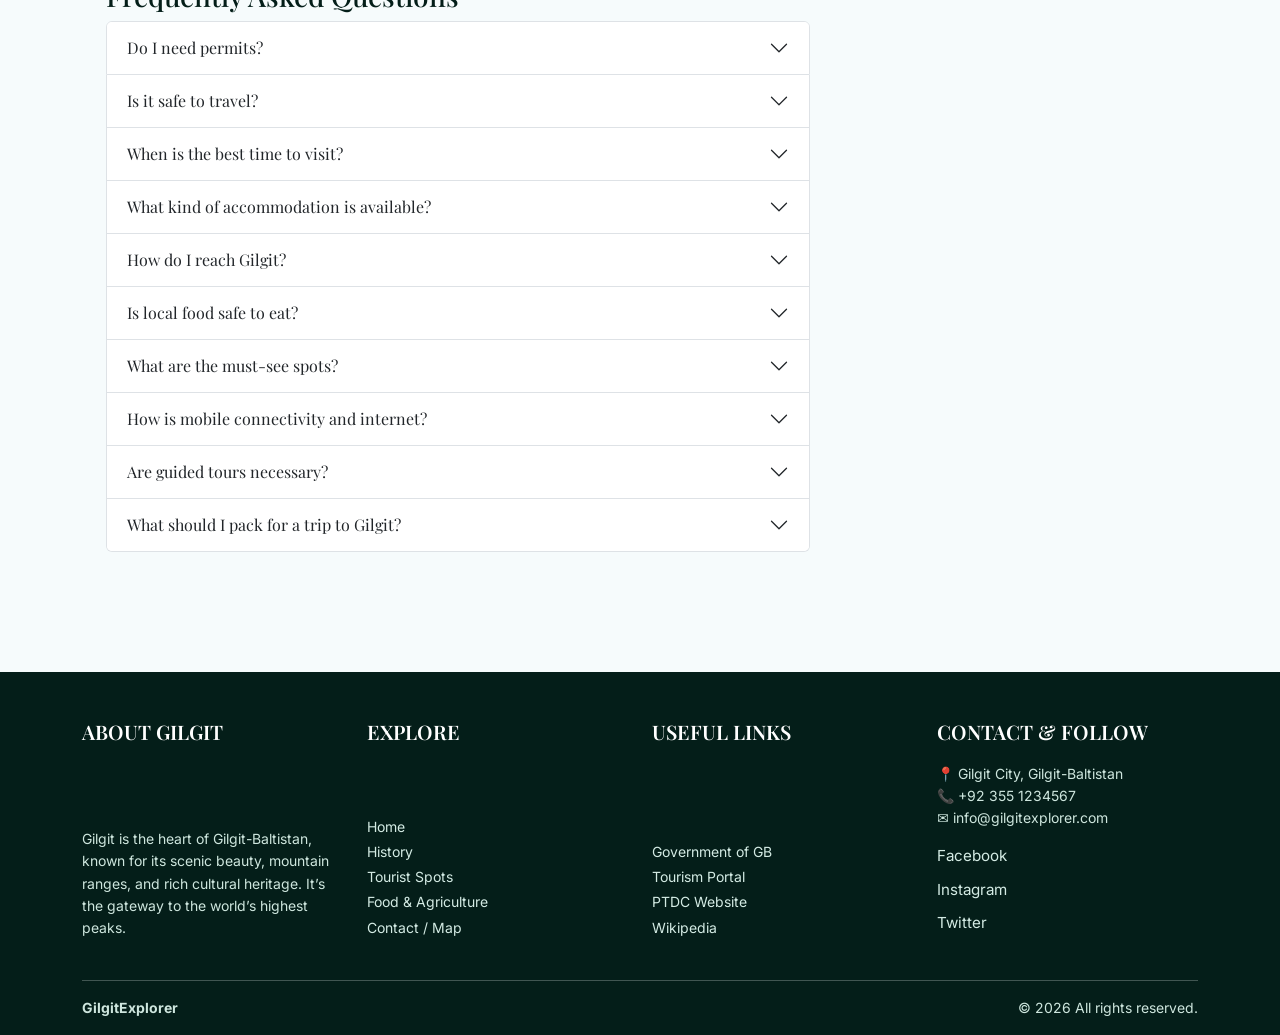
==== commit 734b61f2: "tweaked some changes" ====
--- a/index.html
+++ b/index.html
@@ -425,7 +425,7 @@
               <a class="nav-link" href="touristsspots.html">Tourist Spots</a>
             </li>
             <li class="nav-item">
-              <a class="nav-link" href="food.html">Food & Culture</a>
+              <a class="nav-link" href="food.html">Food & Agriculture</a>
             </li>
             <li class="nav-item">
               <a class="nav-link" href="contact.html">Contact / Map</a>
@@ -889,14 +889,14 @@
                     alt="Apricot jam from Hunza"
                   />
                   <div class="card-body">
-                    <h5 id="nav-food">Food & Culture</h5>
+                    <h5 id="nav-food">Food & Agriculture</h5>
                     <p>
                       Local dishes, festivals and agricultural traditions of the
                       region.
                     </p>
                   </div>
-                  <a href="food.html" title="Food & Culture — Gilgit"
-                    >Food & Culture</a
+                  <a href="food.html" title="Food & Agriculture — Gilgit"
+                    >Food & Agriculture</a
                   >
                 </article>
 
@@ -1281,7 +1281,7 @@
               </li>
               <li>
                 <a href="food.html" class="text-decoration-none"
-                  >Food & Culture</a
+                  >Food & Agriculture</a
                 >
               </li>
               <li>
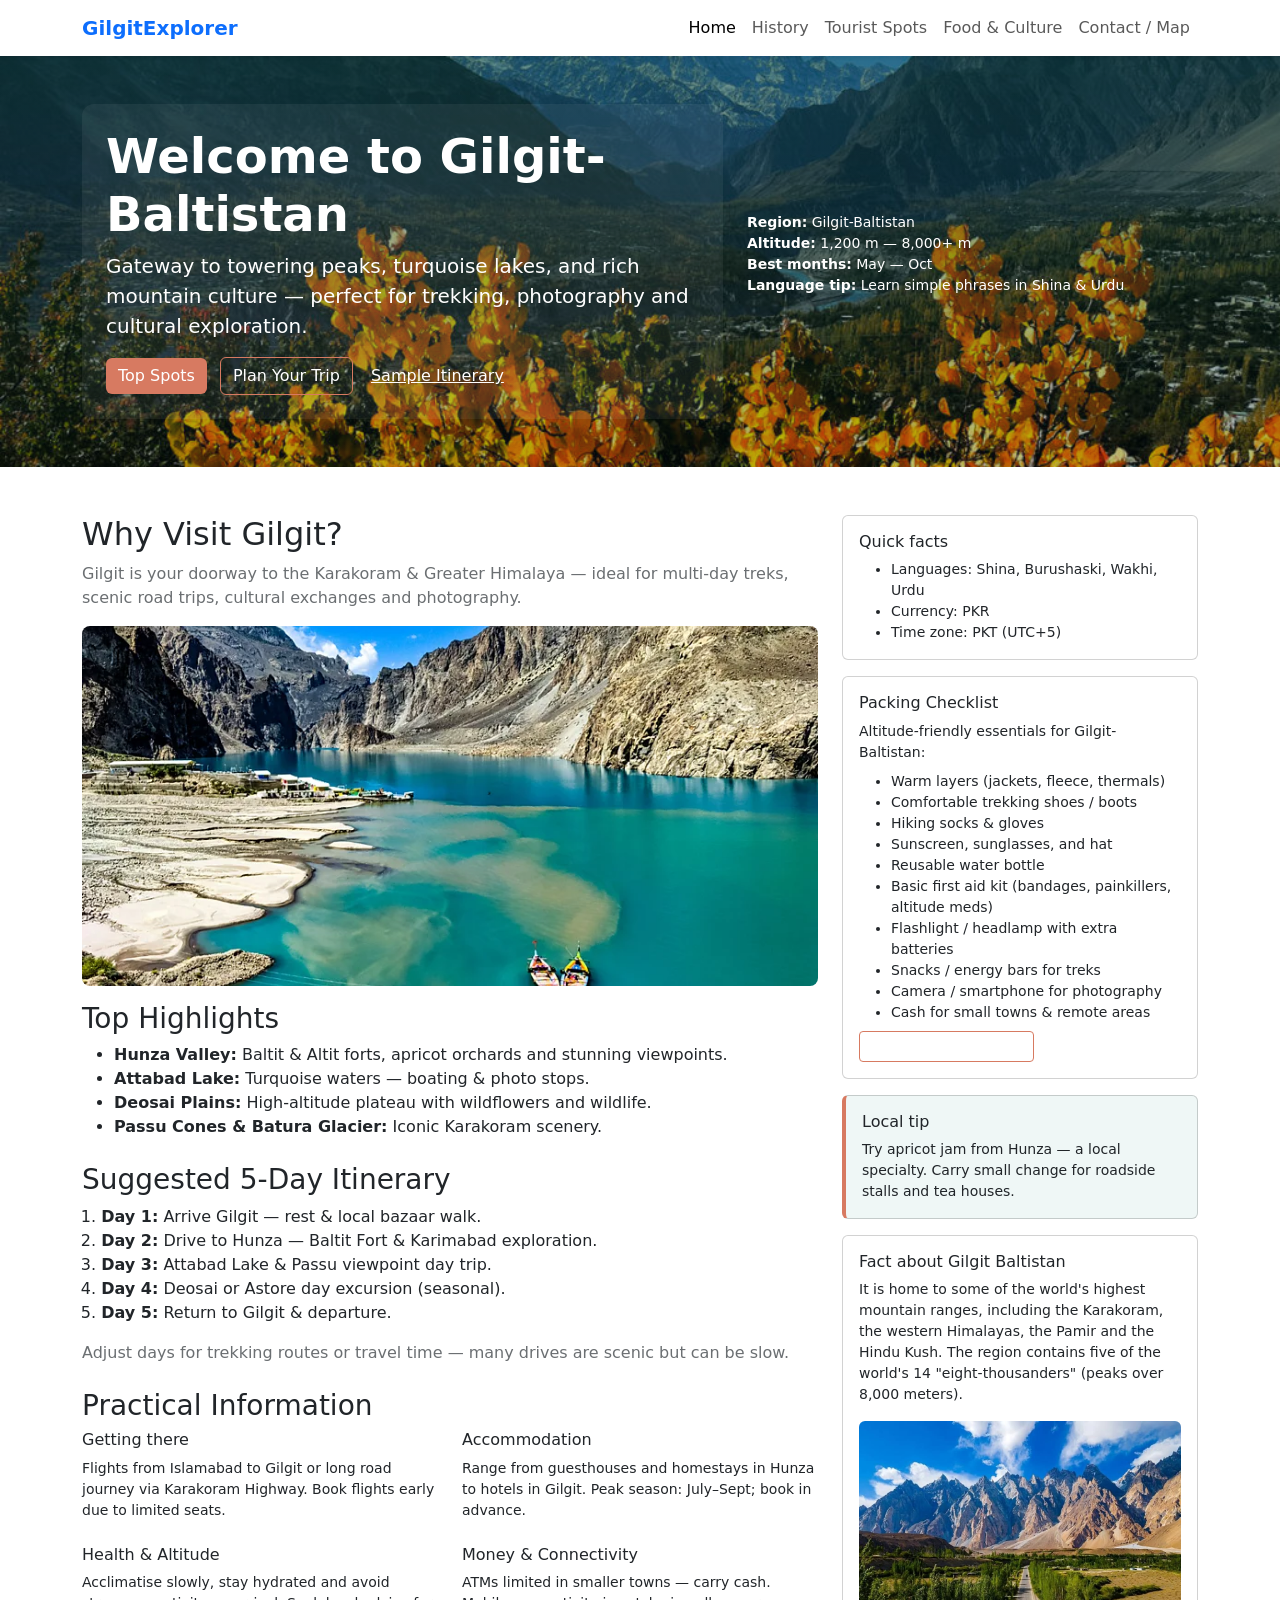
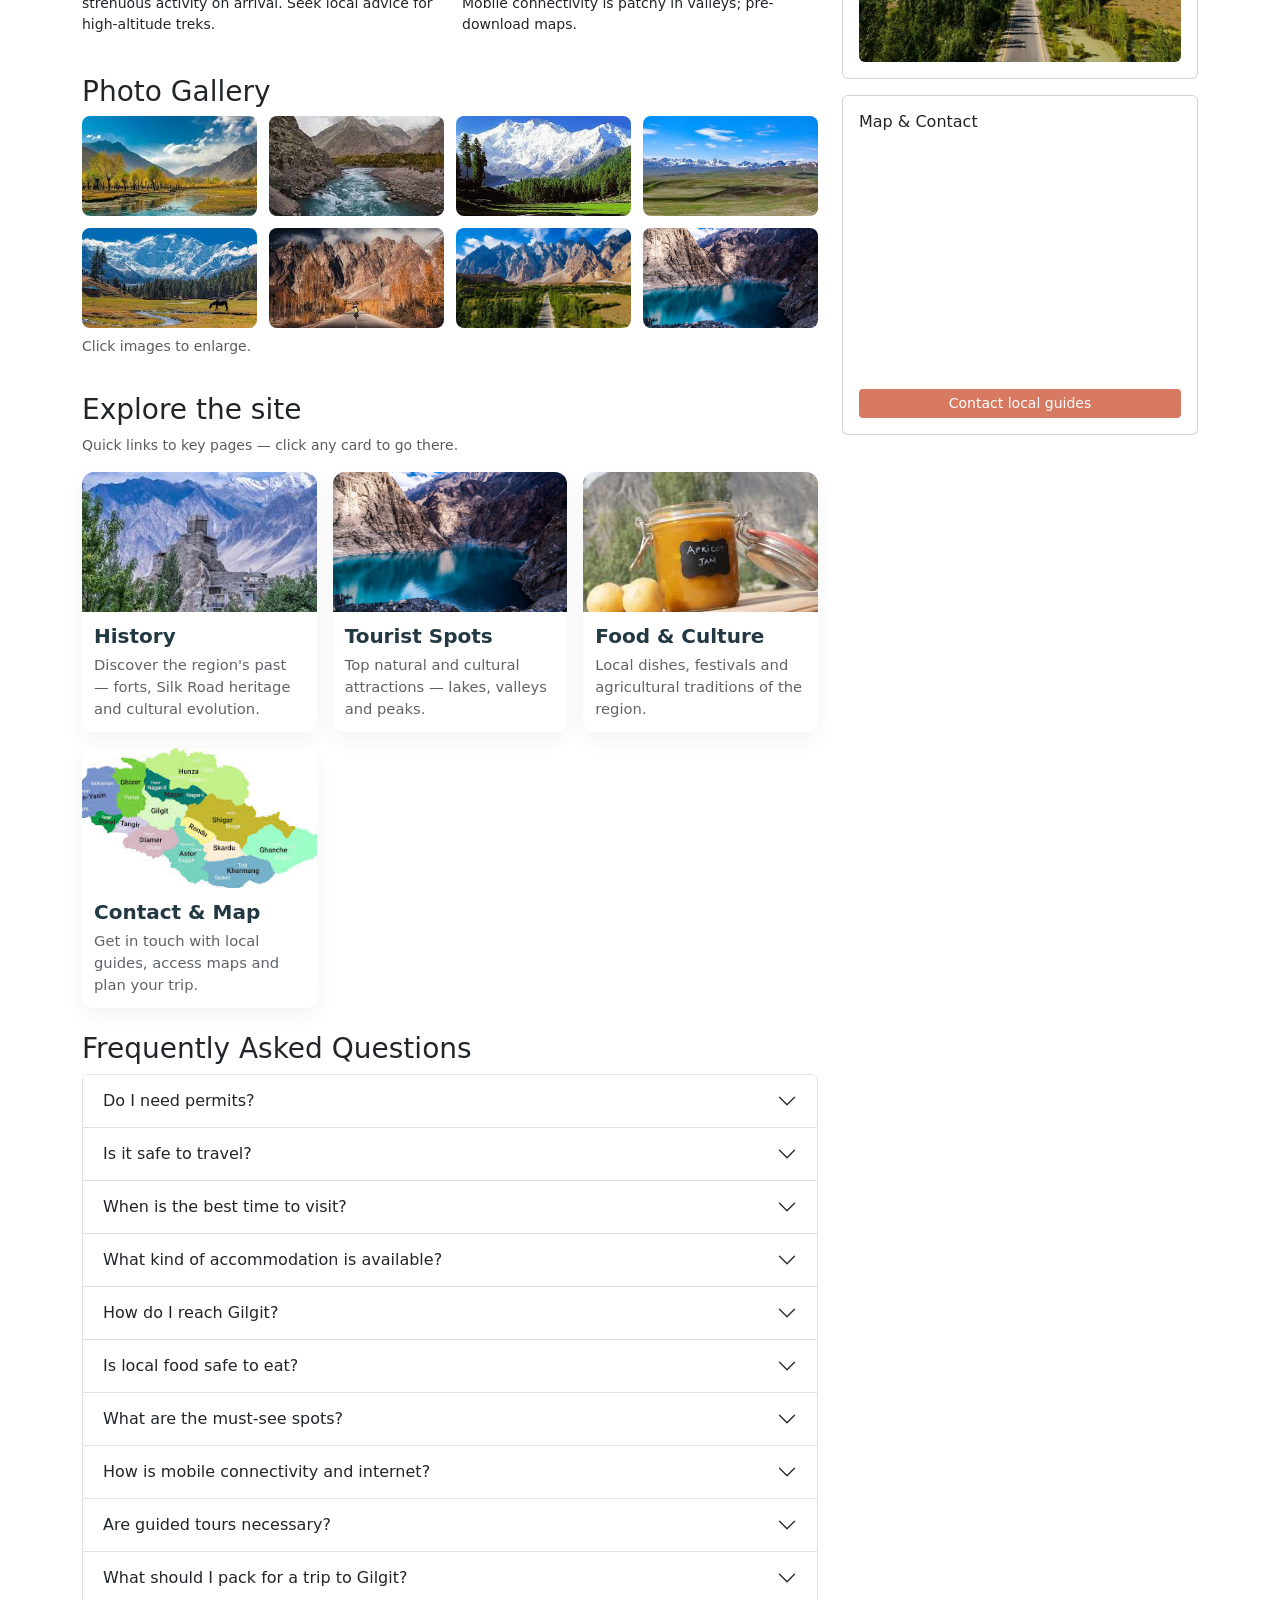
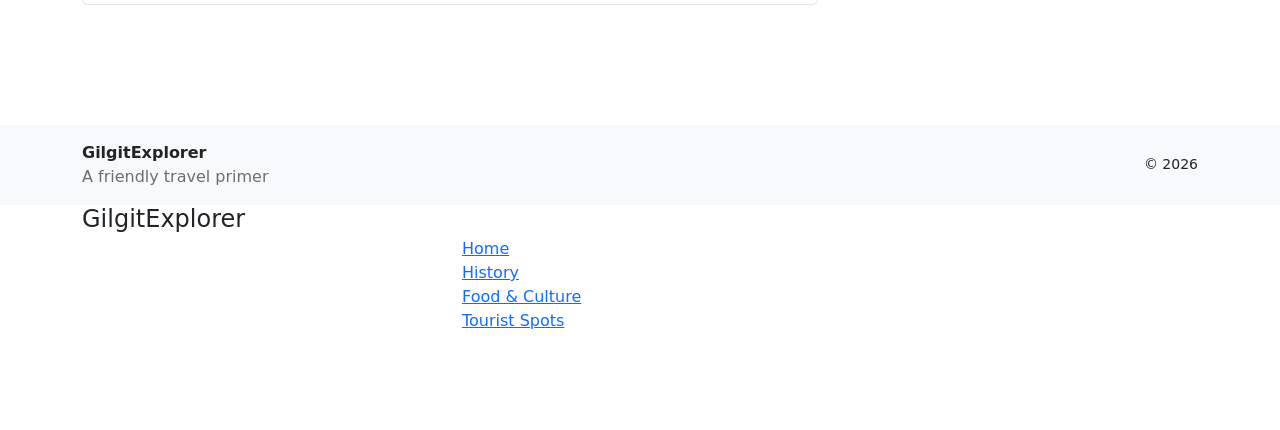
==== commit 7faeb925: "added nadia gul's work on history.html" ====
--- a/index.html
+++ b/index.html
@@ -18,141 +18,10 @@
       href="https://cdn.jsdelivr.net/npm/bootstrap@5.3.2/dist/css/bootstrap.min.css"
       rel="stylesheet"
     />
+    <!-- Site CSS (keep or adapt to your existing file) -->
+    <link href="assets/css/indexstyle.css" rel="stylesheet" />
 
     <style>
-      /* ---------- Palette (single source of truth) ---------- */
-      :root {
-        --primary: #0b3d2e; /* glacier green */
-        --accent: #ffb703; /* sunrise amber */
-        --muted: #6b7280;
-        --bg: #f6fbfc;
-        --card: #ffffff;
-        --dark: #041e19;
-      }
-
-      /* Reset / base */
-      * {
-        box-sizing: border-box;
-      }
-      html,
-      body {
-        height: 100%;
-      }
-      body {
-        margin: 0;
-        font-family: "Inter", system-ui, -apple-system, "Segoe UI", Roboto,
-          "Helvetica Neue", Arial;
-        background: var(--bg);
-        color: var(--dark);
-        -webkit-font-smoothing: antialiased;
-        -moz-osx-font-smoothing: grayscale;
-      }
-
-      /* Typography */
-      h1,
-      h2,
-      h3 {
-        font-family: "Playfair Display", serif;
-      }
-      .lead {
-        font-weight: 500;
-        color: #ffffff;
-      }
-      .small-muted {
-        color: var(--muted);
-      }
-
-      /* NAVBAR */
-      .navbar-brand {
-        font-family: "Playfair Display", serif;
-        font-weight: 700;
-      }
-      .navbar-brand.text-primary {
-        color: var(--primary) !important;
-      }
-      .nav-link {
-        color: var(--dark) !important;
-      }
-      .nav-link.active {
-        font-weight: 600;
-        color: var(--primary) !important;
-      }
-
-      /* HERO */
-      .hero {
-        min-height: 62vh;
-        background-position: center;
-        background-size: cover;
-        display: flex;
-        align-items: center;
-        color: #fff;
-      }
-
-      /* NEW: wider header content wrapper (centered) */
-      .hero-inner {
-        width: 100%;
-        max-width: 1400px; /* <-- increased width */
-        margin: 0 auto;
-        padding: 0 1.25rem; /* breathing room at edges */
-      }
-      @media (min-width: 1600px) {
-        .hero-inner {
-          max-width: 1600px;
-        }
-      }
-
-      /* card-glow: the nicer polished variant (backdrop blur + border) */
-      .card-glow {
-        background: rgba(255, 255, 255, 0.15);
-        backdrop-filter: blur(8px) saturate(160%);
-        -webkit-backdrop-filter: blur(12px) saturate(160%);
-        border: 1px solid rgba(255, 255, 255, 0.25);
-        border-radius: 1rem;
-        color: #f8f9fa;
-        box-shadow: 0 8px 32px 0 rgba(0, 0, 0, 0.3);
-        transition: all 0.3s ease-in-out;
-      }
-      .card-glow:hover {
-        background: rgba(255, 255, 255, 0.25);
-        transform: translateY(-5px);
-        box-shadow: 0 10px 40px rgba(0, 0, 0, 0.4);
-      }
-      .card-glow h1,
-      .card-glow p {
-        text-shadow: 0 2px 6px rgba(0, 0, 0, 0.4);
-      }
-
-      /* Buttons */
-      .btn-accent {
-        background: var(--accent);
-        color: #071717;
-        border-radius: 10px;
-        font-weight: 600;
-        border: 0;
-      }
-      .btn-outline-accent {
-        border: 1px solid var(--accent);
-        background: transparent;
-        color: var(--accent);
-      }
-
-      /* Helpers */
-      .container-narrow {
-        max-width: 1100px;
-        margin: 0 auto;
-        padding: 0 1rem;
-      }
-      .img-overview {
-        width: 100%;
-        max-height: 360px;
-        object-fit: cover;
-        border-radius: 8px;
-      }
-      .card-img-top {
-        height: 200px;
-        object-fit: cover;
-      }
-
       /* small gallery grid */
       .gallery-grid {
         display: grid;
@@ -166,8 +35,31 @@
         border-radius: 8px;
         cursor: pointer;
       }
-
-      /* Site navigation cards */
+      .itinerary ol {
+        padding-left: 1.2rem;
+      }
+      .badge-info {
+        background: #d77a61;
+        color: #fff;
+      }
+      .card-img-top {
+        height: 200px;
+        object-fit: cover;
+      }
+      .img-overview {
+        width: 100%;
+        max-height: 360px;
+        object-fit: cover;
+        border-radius: 8px;
+      }
+      .callout {
+        background: #eff7f6;
+        padding: 12px;
+        border-left: 4px solid #d77a61;
+        border-radius: 6px;
+      }
+
+      /* NEW: site navigation cards */
       .site-nav {
         margin: 2.25rem 0;
       }
@@ -186,7 +78,6 @@
         transition: transform 0.16s ease, box-shadow 0.16s ease;
         display: flex;
         flex-direction: column;
-        background: var(--card);
       }
       .site-card:hover {
         transform: translateY(-6px);
@@ -213,191 +104,50 @@
       .site-card h5 {
         margin: 0;
         font-weight: 700;
-        color: var(--primary);
+        color: #223843;
       }
       .site-card p {
         margin: 6px 0 0;
-        color: var(--muted);
+        color: #5f6368;
         font-size: 0.92rem;
       }
       .site-card a {
         position: absolute;
         inset: 0;
         z-index: 3;
-        text-indent: -9999px;
-      }
-
-      /* Info callout (updated to use primary as subtle tint) */
-      .callout {
-        background: rgba(11, 61, 46, 0.06);
-        padding: 12px;
-        border-left: 4px solid var(--primary);
-        border-radius: 6px;
-        color: var(--dark);
-      }
-
-      /* Cards, spots & footer */
-      .spot-card {
-        border: none;
-        transition: transform 0.28s ease, box-shadow 0.28s ease;
-      }
-      .spot-card:hover {
-        transform: translateY(-6px);
-        box-shadow: 0 18px 40px rgba(2, 20, 22, 0.06);
-      }
-      .section-title {
-        color: var(--primary);
-      }
-      footer {
-        background: var(--dark);
-        color: rgba(223, 247, 239, 0.95); /* soft off-white for body text */
-        padding-top: 3rem;
-        padding-bottom: 1.25rem;
-      }
-
-      /* Footer headings */
-      .footer h5 {
-        font-family: "Playfair Display", serif;
-        color: var(--card);
-        font-weight: 600;
-        margin-bottom: 1rem;
-      }
-
-      /* Footer links */
-      .footer a {
-        display: block;
-        line-height: 1.8;
-        color: rgba(
-          223,
-          247,
-          239,
-          0.95
-        ); /* match paragraph color for consistency */
-        text-decoration: none;
-      }
-      .footer a:hover,
-      .footer a:focus {
-        color: var(--accent);
-        text-decoration: underline;
-        outline: none;
-      }
-
-      /* Paragraphs in footer */
-      .footer p,
-      .footer .small {
-        line-height: 1.6;
-        margin-bottom: 0;
-        color: rgba(223, 247, 239, 0.92);
-      }
-
-      /* Accent icons */
-      .footer i,
-      .footer .bi {
-        color: var(--accent);
-        font-size: 1.15rem;
-        vertical-align: middle;
-      }
-
-      /* subtle rule */
-      .footer hr {
-        border-color: rgba(255, 255, 255, 0.06);
-      }
-
-      /* layout helper to vertically align columns */
-      .footer .footer-col {
-        display: flex;
-        flex-direction: column;
-        justify-content: space-between;
-        min-height: 220px;
-      }
-
-      /* social links */
-      .footer .social-icons a {
-        font-size: 0.95rem;
-        color: rgba(223, 247, 239, 0.95);
-      }
-      .footer .social-icons a:hover {
-        color: var(--accent);
-      }
-
-      /* Map helper */
-      .map-wrap iframe {
-        width: 100%;
-        height: 100%;
-        min-height: 320px;
-        border: 0;
-        border-radius: 8px;
-      }
-
-      /* Practical section specific styles */
-      #practical .feature {
-        background: var(--card);
-        border-radius: 10px;
-        padding: 12px;
-        box-shadow: 0 8px 20px rgba(2, 20, 22, 0.06);
-        display: flex;
-        gap: 12px;
-        align-items: flex-start;
-      }
-      #practical .feature h6 {
-        margin: 0 0 6px 0;
-        color: var(--primary);
-        font-size: 1rem;
-      }
-      #practical .feature p {
-        margin: 0;
-        color: #243434;
-        font-size: 0.92rem;
-      }
-      #practical .feature .icon {
-        flex: 0 0 36px;
-        width: 36px;
-        height: 36px;
-        display: inline-grid;
-        place-items: center;
-        border-radius: 8px;
-        background: rgba(11, 61, 46, 0.06);
-      }
-      #practical .checklist {
-        list-style: none;
-        padding-left: 0;
-        margin: 0;
-        color: var(--dark);
-      }
-      #practical .checklist li {
-        margin-bottom: 0.35rem;
-        font-size: 0.92rem;
-        color: var(--muted);
-      }
-      #practical .quick-badge {
-        background: var(--primary);
-        color: var(--card);
-        font-weight: 600;
-        font-size: 0.78rem;
-        padding: 0.15rem 0.5rem;
-        border-radius: 0.5rem;
-      }
-
-      /* Responsive tweaks */
+        text-indent: -9999px; /* full-card link for accessibility */
+      }
+
+      /* small responsive tweak for sidebar spacing */
       @media (max-width: 991px) {
         .img-overview {
           max-height: 260px;
         }
       }
-      @media (max-width: 767px) {
-        .hero {
-          min-height: 44vh;
-        }
-        /* keep hero-inner comfortable on smaller screens */
-        .hero-inner {
-          padding: 0 1rem;
-        }
+
+      /* small helpers used elsewhere */
+      .small-muted {
+        color: #6b6f72;
+      }
+      .btn-accent {
+        background: #d77a61;
+        color: #fff;
+        border: none;
+      }
+      .btn-outline-accent {
+        border: 1px solid #d77a61;
+        color: #fff;
+        background: transparent;
+      }
+      .card-glow {
+        background: rgba(255, 255, 255, 0.06);
+        border-radius: 12px;
+        color: white;
       }
     </style>
   </head>
-
   <body>
-    <!-- NAV -->
+    <!-- NAV (same across all pages) -->
     <nav
       class="navbar navbar-expand-lg navbar-light bg-white shadow-sm sticky-top"
     >
@@ -422,10 +172,10 @@
               <a class="nav-link" href="history.html">History</a>
             </li>
             <li class="nav-item">
-              <a class="nav-link" href="touristsspots.html">Tourist Spots</a>
+              <a class="nav-link" href="touristspots.html">Tourist Spots</a>
             </li>
             <li class="nav-item">
-              <a class="nav-link" href="food.html">Food & Agriculture</a>
+              <a class="nav-link" href="food.html">Food & Culture</a>
             </li>
             <li class="nav-item">
               <a class="nav-link" href="contact.html">Contact / Map</a>
@@ -449,8 +199,7 @@
         background-position: center;
       "
     >
-      <!-- widened, centered inner wrapper -->
-      <div class="hero-inner py-5">
+      <div class="container py-5">
         <div class="row align-items-center">
           <div class="col-lg-7">
             <div class="card-glow p-4">
@@ -559,216 +308,40 @@
               </p>
             </section>
 
-            <!-- ===== Updated Practical Information (themed) ===== -->
             <section id="practical" class="mb-4">
-              <h3 class="mb-3">
-                Practical Information
-                <span class="quick-badge" style="margin-left: 0.5rem"
-                  >Quick tips</span
-                >
-              </h3>
-
-              <div class="row row-cols-1 row-cols-md-2 g-3 mb-3">
-                <!-- Getting there -->
-                <div class="col">
-                  <div class="feature">
-                    <div class="icon" aria-hidden="true">
-                      <!-- airplane / road icon -->
-                      <svg
-                        width="18"
-                        height="18"
-                        viewBox="0 0 24 24"
-                        fill="none"
-                        xmlns="http://www.w3.org/2000/svg"
-                        aria-hidden="true"
-                      >
-                        <path
-                          d="M2 16v-2a4 4 0 0 1 4-4h1l3-5 3 5h4a4 4 0 0 1 4 4v2"
-                          stroke="var(--primary)"
-                          stroke-width="1.6"
-                          stroke-linecap="round"
-                          stroke-linejoin="round"
-                        />
-                        <path
-                          d="M7 20h10"
-                          stroke="var(--muted)"
-                          stroke-width="1.2"
-                          stroke-linecap="round"
-                        />
-                      </svg>
-                    </div>
-                    <div>
-                      <h6>Getting there</h6>
-                      <p class="mb-0">
-                        Fly Islamabad → Gilgit for fastest access (limited
-                        seats). Scenic road option: Karakoram Highway — allow
-                        extra travel time for stops and occasional delays.
-                      </p>
-                      <div class="small text-muted" style="margin-top: 0.35rem">
-                        Tip: book flights 4–6 weeks ahead for peak season.
-                      </div>
-                    </div>
-                  </div>
-                </div>
-
-                <!-- Accommodation -->
-                <div class="col">
-                  <div class="feature">
-                    <div class="icon" aria-hidden="true">
-                      <svg
-                        width="18"
-                        height="18"
-                        viewBox="0 0 24 24"
-                        fill="none"
-                        xmlns="http://www.w3.org/2000/svg"
-                      >
-                        <path
-                          d="M3 11.5L12 4l9 7.5"
-                          stroke="var(--primary)"
-                          stroke-width="1.6"
-                          stroke-linecap="round"
-                          stroke-linejoin="round"
-                        />
-                        <path
-                          d="M5 21V12h14v9"
-                          stroke="var(--muted)"
-                          stroke-width="1.2"
-                          stroke-linecap="round"
-                          stroke-linejoin="round"
-                        />
-                      </svg>
-                    </div>
-                    <div>
-                      <h6>Accommodation</h6>
-                      <p class="mb-0">
-                        From homestays in Hunza to mid-range hotels in Gilgit.
-                        Peak season (Jul–Sep) fills quickly — reserve early if
-                        you have fixed dates.
-                      </p>
-                      <div class="small text-muted" style="margin-top: 0.35rem">
-                        Pro-tip: homestays offer local meals and warm
-                        hospitality.
-                      </div>
-                    </div>
-                  </div>
-                </div>
-
-                <!-- Health & Altitude -->
-                <div class="col">
-                  <div class="feature">
-                    <div class="icon" aria-hidden="true">
-                      <svg
-                        width="18"
-                        height="18"
-                        viewBox="0 0 24 24"
-                        fill="none"
-                        xmlns="http://www.w3.org/2000/svg"
-                      >
-                        <path
-                          d="M12 2v10"
-                          stroke="var(--primary)"
-                          stroke-width="1.6"
-                          stroke-linecap="round"
-                          stroke-linejoin="round"
-                        />
-                        <path
-                          d="M6 22v-6a6 6 0 0 1 12 0v6"
-                          stroke="var(--muted)"
-                          stroke-width="1.2"
-                          stroke-linecap="round"
-                          stroke-linejoin="round"
-                        />
-                      </svg>
-                    </div>
-                    <div>
-                      <h6>Health & altitude</h6>
-                      <p class="mb-0">
-                        Acclimatise slowly: rest on arrival and avoid heavy
-                        exertion for 24–48 hrs. Stay hydrated and carry basic
-                        altitude meds if you're prone to AMS.
-                      </p>
-                      <div class="small text-muted" style="margin-top: 0.35rem">
-                        If symptoms persist, descend and seek local medical
-                        help.
-                      </div>
-                    </div>
-                  </div>
-                </div>
-
-                <!-- Money & Connectivity -->
-                <div class="col">
-                  <div class="feature">
-                    <div class="icon" aria-hidden="true">
-                      <svg
-                        width="18"
-                        height="18"
-                        viewBox="0 0 24 24"
-                        fill="none"
-                        xmlns="http://www.w3.org/2000/svg"
-                      >
-                        <rect
-                          x="2"
-                          y="7"
-                          width="20"
-                          height="14"
-                          rx="2"
-                          stroke="var(--primary)"
-                          stroke-width="1.6"
-                        />
-                        <path
-                          d="M7 11h10"
-                          stroke="var(--muted)"
-                          stroke-width="1.2"
-                          stroke-linecap="round"
-                        />
-                      </svg>
-                    </div>
-                    <div>
-                      <h6>Money & connectivity</h6>
-                      <p class="mb-0">
-                        ATMs are in larger towns but rare in small villages —
-                        carry cash for excursions. Mobile signal is patchy in
-                        remote valleys; download offline maps before heading
-                        out.
-                      </p>
-                      <div class="small text-muted" style="margin-top: 0.35rem">
-                        Local prepaid SIMs improve coverage in towns.
-                      </div>
-                    </div>
-                  </div>
+              <h3>Practical Information</h3>
+              <div class="row">
+                <div class="col-md-6">
+                  <h6>Getting there</h6>
+                  <p class="small">
+                    Flights from Islamabad to Gilgit or long road journey via
+                    Karakoram Highway. Book flights early due to limited seats.
+                  </p>
+                </div>
+                <div class="col-md-6">
+                  <h6>Accommodation</h6>
+                  <p class="small">
+                    Range from guesthouses and homestays in Hunza to hotels in
+                    Gilgit. Peak season: July–Sept; book in advance.
+                  </p>
                 </div>
               </div>
 
-              <!-- Checklist + Callout -->
-              <div
-                class="d-flex flex-column flex-md-row gap-3 align-items-start"
-              >
-                <ul class="checklist mb-0" style="min-width: 260px">
-                  <li>
-                    <strong
-                      style="
-                        color: var(--primary);
-                        display: block;
-                        margin-bottom: 0.35rem;
-                      "
-                      >Packing checklist</strong
-                    >
-                  </li>
-                  <li>Warm layers & waterproof jacket</li>
-                  <li>Good hiking shoes & socks</li>
-                  <li>Sunscreen, sunglasses, hat</li>
-                  <li>Reusable water bottle, snacks & first-aid</li>
-                  <li>Cash for remote areas / small purchases</li>
-                </ul>
-
-                <div class="callout" style="flex: 1">
-                  <strong>Safety note</strong>
-                  <div class="small" style="margin-top: 0.4rem">
-                    Mountain weather can change rapidly — check local forecasts
-                    and road conditions. For high-altitude treks hire a local
-                    guide, share your itinerary, and carry a charged phone /
-                    power bank.
-                  </div>
+              <div class="row mt-2">
+                <div class="col-md-6">
+                  <h6>Health & Altitude</h6>
+                  <p class="small">
+                    Acclimatise slowly, stay hydrated and avoid strenuous
+                    activity on arrival. Seek local advice for high-altitude
+                    treks.
+                  </p>
+                </div>
+                <div class="col-md-6">
+                  <h6>Money & Connectivity</h6>
+                  <p class="small">
+                    ATMs limited in smaller towns — carry cash. Mobile
+                    connectivity is patchy in valleys; pre-download maps.
+                  </p>
                 </div>
               </div>
             </section>
@@ -837,7 +410,7 @@
               <p class="small text-muted mt-2">Click images to enlarge.</p>
             </section>
 
-            <!-- Site navigation cards -->
+            <!-- NEW: Site navigation cards (links to other pages) -->
             <section id="site-nav" class="site-nav mb-4">
               <h3>Explore the site</h3>
               <p class="small text-muted">
@@ -845,6 +418,7 @@
               </p>
 
               <div class="site-nav-grid">
+                <!-- History -->
                 <article
                   class="site-card"
                   role="article"
@@ -861,6 +435,7 @@
                   <a href="history.html" title="History — Gilgit">History</a>
                 </article>
 
+                <!-- Tourist Spots -->
                 <article
                   class="site-card"
                   role="article"
@@ -879,6 +454,7 @@
                   >
                 </article>
 
+                <!-- Food & Culture -->
                 <article
                   class="site-card"
                   role="article"
@@ -889,17 +465,18 @@
                     alt="Apricot jam from Hunza"
                   />
                   <div class="card-body">
-                    <h5 id="nav-food">Food & Agriculture</h5>
+                    <h5 id="nav-food">Food & Culture</h5>
                     <p>
                       Local dishes, festivals and agricultural traditions of the
                       region.
                     </p>
                   </div>
-                  <a href="food.html" title="Food & Agriculture — Gilgit"
-                    >Food & Agriculture</a
+                  <a href="food.html" title="Food & Culture — Gilgit"
+                    >Food & Culture</a
                   >
                 </article>
 
+                <!-- Contact -->
                 <article
                   class="site-card"
                   role="article"
@@ -922,7 +499,6 @@
             <section id="faq" class="mb-4">
               <h3>Frequently Asked Questions</h3>
               <div class="accordion" id="faqAccordion">
-                <!-- Ten accordion items (kept from your original) -->
                 <!-- 1 -->
                 <div class="accordion-item">
                   <h2 class="accordion-header" id="faqOne">
@@ -948,6 +524,7 @@
                     </div>
                   </div>
                 </div>
+
                 <!-- 2 -->
                 <div class="accordion-item">
                   <h2 class="accordion-header" id="faqTwo">
@@ -973,6 +550,7 @@
                     </div>
                   </div>
                 </div>
+
                 <!-- 3 -->
                 <div class="accordion-item">
                   <h2 class="accordion-header" id="faqThree">
@@ -998,6 +576,7 @@
                     </div>
                   </div>
                 </div>
+
                 <!-- 4 -->
                 <div class="accordion-item">
                   <h2 class="accordion-header" id="faqFour">
@@ -1022,6 +601,7 @@
                     </div>
                   </div>
                 </div>
+
                 <!-- 5 -->
                 <div class="accordion-item">
                   <h2 class="accordion-header" id="faqFive">
@@ -1046,6 +626,7 @@
                     </div>
                   </div>
                 </div>
+
                 <!-- 6 -->
                 <div class="accordion-item">
                   <h2 class="accordion-header" id="faqSix">
@@ -1070,6 +651,7 @@
                     </div>
                   </div>
                 </div>
+
                 <!-- 7 -->
                 <div class="accordion-item">
                   <h2 class="accordion-header" id="faqSeven">
@@ -1094,6 +676,7 @@
                     </div>
                   </div>
                 </div>
+
                 <!-- 8 -->
                 <div class="accordion-item">
                   <h2 class="accordion-header" id="faqEight">
@@ -1118,6 +701,7 @@
                     </div>
                   </div>
                 </div>
+
                 <!-- 9 -->
                 <div class="accordion-item">
                   <h2 class="accordion-header" id="faqNine">
@@ -1143,6 +727,7 @@
                     </div>
                   </div>
                 </div>
+
                 <!-- 10 -->
                 <div class="accordion-item">
                   <h2 class="accordion-header" id="faqTen">
@@ -1171,6 +756,7 @@
               </div>
             </section>
           </div>
+          <!-- end col-lg-8 -->
 
           <!-- Sidebar -->
           <aside class="col-lg-4">
@@ -1202,6 +788,14 @@
                 <li>Camera / smartphone for photography</li>
                 <li>Cash for small towns & remote areas</li>
               </ul>
+              <div class="mt-2">
+                <a
+                  class="btn btn-sm btn-outline-accent"
+                  href="assets/images/packing-checklist.pdf"
+                  download
+                  >Download PDF version</a
+                >
+              </div>
             </div>
 
             <div class="card p-3 mb-3 callout">
@@ -1249,125 +843,7 @@
     </main>
 
     <!-- FOOTER -->
-
-    <!-- Footer -->
-    <footer class="footer pt-5 pb-3 mt-5">
-      <div class="container">
-        <div class="row text-start">
-          <!-- 1: About Gilgit -->
-          <div class="col-lg-3 col-md-6 mb-4 footer-col">
-            <h5 class="text-uppercase mb-3">About Gilgit</h5>
-            <p class="small">
-              Gilgit is the heart of Gilgit-Baltistan, known for its scenic
-              beauty, mountain ranges, and rich cultural heritage. It’s the
-              gateway to the world’s highest peaks.
-            </p>
-          </div>
-
-          <!-- 2: Explore -->
-          <div class="col-lg-3 col-md-6 mb-4 footer-col">
-            <h5 class="text-uppercase mb-3">Explore</h5>
-            <ul class="list-unstyled small">
-              <li>
-                <a href="index.html" class="text-decoration-none">Home</a>
-              </li>
-              <li>
-                <a href="history.html" class="text-decoration-none">History</a>
-              </li>
-              <li>
-                <a href="spots.html" class="text-decoration-none"
-                  >Tourist Spots</a
-                >
-              </li>
-              <li>
-                <a href="food.html" class="text-decoration-none"
-                  >Food & Agriculture</a
-                >
-              </li>
-              <li>
-                <a href="contact.html" class="text-decoration-none"
-                  >Contact / Map</a
-                >
-              </li>
-            </ul>
-          </div>
-
-          <!-- 3: Useful Links -->
-          <div class="col-lg-3 col-md-6 mb-4 footer-col">
-            <h5 class="text-uppercase mb-3">Useful Links</h5>
-            <ul class="list-unstyled small">
-              <li>
-                <a
-                  href="https://www.gilgitbaltistan.gov.pk"
-                  target="_blank"
-                  class="text-decoration-none"
-                  >Government of GB</a
-                >
-              </li>
-              <li>
-                <a
-                  href="https://www.pakistan.travel"
-                  target="_blank"
-                  class="text-decoration-none"
-                  >Tourism Portal</a
-                >
-              </li>
-              <li>
-                <a
-                  href="https://www.ptdc.com.pk"
-                  target="_blank"
-                  class="text-decoration-none"
-                  >PTDC Website</a
-                >
-              </li>
-              <li>
-                <a
-                  href="https://en.wikipedia.org/wiki/Gilgit-Baltistan"
-                  target="_blank"
-                  class="text-decoration-none"
-                  >Wikipedia</a
-                >
-              </li>
-            </ul>
-          </div>
-
-          <!-- 4: Contact & Social -->
-          <div class="col-lg-3 col-md-6 mb-4 footer-col">
-            <h5 class="text-uppercase mb-3">Contact & Follow</h5>
-            <p class="small mb-2">
-              📍 Gilgit City, Gilgit-Baltistan <br />
-              📞 +92 355 1234567 <br />
-              ✉️ info@gilgitexplorer.com
-            </p>
-            <div class="social-icons">
-              <a href="#" class="me-3 text-decoration-none"
-                ><i class="bi bi-facebook"></i> Facebook</a
-              >
-              <a href="#" class="me-3 text-decoration-none"
-                ><i class="bi bi-instagram"></i> Instagram</a
-              >
-              <a href="#" class="text-decoration-none"
-                ><i class="bi bi-twitter"></i> Twitter</a
-              >
-            </div>
-          </div>
-        </div>
-
-        <hr class="border-light" />
-        <div class="d-flex justify-content-between align-items-center small">
-          <div><strong>GilgitExplorer</strong></div>
-          <div>
-            ©
-            <script>
-              document.write(new Date().getFullYear());
-            </script>
-            All rights reserved.
-          </div>
-        </div>
-      </div>
-    </footer>
-
-    <!-- <footer class="mt-5 py-3">
+    <footer class="mt-5 py-3 bg-light">
       <div class="container d-flex justify-content-between align-items-center">
         <div>
           <strong>GilgitExplorer</strong>
@@ -1380,7 +856,7 @@
           </script>
         </div>
       </div>
-    </footer> -->
+    </footer>
 
     <!-- Image modal for gallery -->
     <div class="modal fade" id="imgModal" tabindex="-1" aria-hidden="true">
@@ -1398,10 +874,47 @@
       </div>
     </div>
 
+    <footer>
+      <div class="container">
+        <div class="row">
+          <div class="col-lg-4 mb-4">
+            <h4 style="color:var(--accent)">GilgitExplorer</h4>
+            <p style="color:rgba(255,255,255,0.9)">Your gateway to discovering the majestic beauty and rich culture of Gilgit-Baltistan.</p>
+          </div>
+
+          <div class="col-lg-2 col-md-6 mb-4">
+            <h5 style="color:#fff">Quick Links</h5>
+            <ul class="list-unstyled">
+              <li><a href="index.html">Home</a></li>
+              <li><a href="history.html">History</a></li>
+              <li><a href="food.html">Food & Culture</a></li>
+              <li><a href="touristspots.html">Tourist Spots</a></li>
+            </ul>
+          </div>
+
+          <div class="col-lg-3 col-md-6 mb-4">
+            <h5 style="color:#fff">Contact Info</h5>
+            <ul class="list-unstyled" style="color:rgba(255,255,255,0.9)">
+              <li>Gilgit, Pakistan</li>
+              <li>+92 123 456 7890</li>
+              <li>info@gilgitexplorer.com</li>
+            </ul>
+          </div>
+        </div>
+
+        <hr style="border-color: rgba(255,255,255,0.06)" />
+        <div class="text-center" style="color:rgba(255,255,255,0.9)">
+          &copy; <script>document.write(new Date().getFullYear())</script> GilgitExplorer. All rights reserved.
+        </div>
+      </div>
+    </footer>
+
     <!-- SCRIPTS -->
     <script src="https://cdn.jsdelivr.net/npm/bootstrap@5.3.2/dist/js/bootstrap.bundle.min.js"></script>
+    <script src="assets/js/main.js"></script>
+
     <script>
-      // Simple gallery modal logic
+      // Simple gallery modal logic (guarded)
       document.querySelectorAll(".gallery-grid img").forEach((img) => {
         img.addEventListener("click", (e) => {
           const src =
@@ -1414,15 +927,19 @@
         });
       });
 
-      // Make site-card keyboard-accessible and clickable
+      // Make site-card keyboard-accessible
       document.querySelectorAll(".site-card").forEach((card) => {
         card.tabIndex = 0;
         card.addEventListener("keydown", (e) => {
           if (e.key === "Enter" || e.key === " ") {
             const link = card.querySelector("a");
-            if (link) window.location.href = link.getAttribute("href");
+            if (link) {
+              // follow link (opens same tab)
+              window.location.href = link.getAttribute("href");
+            }
           }
         });
+        // allow click anywhere
         card.addEventListener("click", () => {
           const link = card.querySelector("a");
           if (link) window.location.href = link.getAttribute("href");
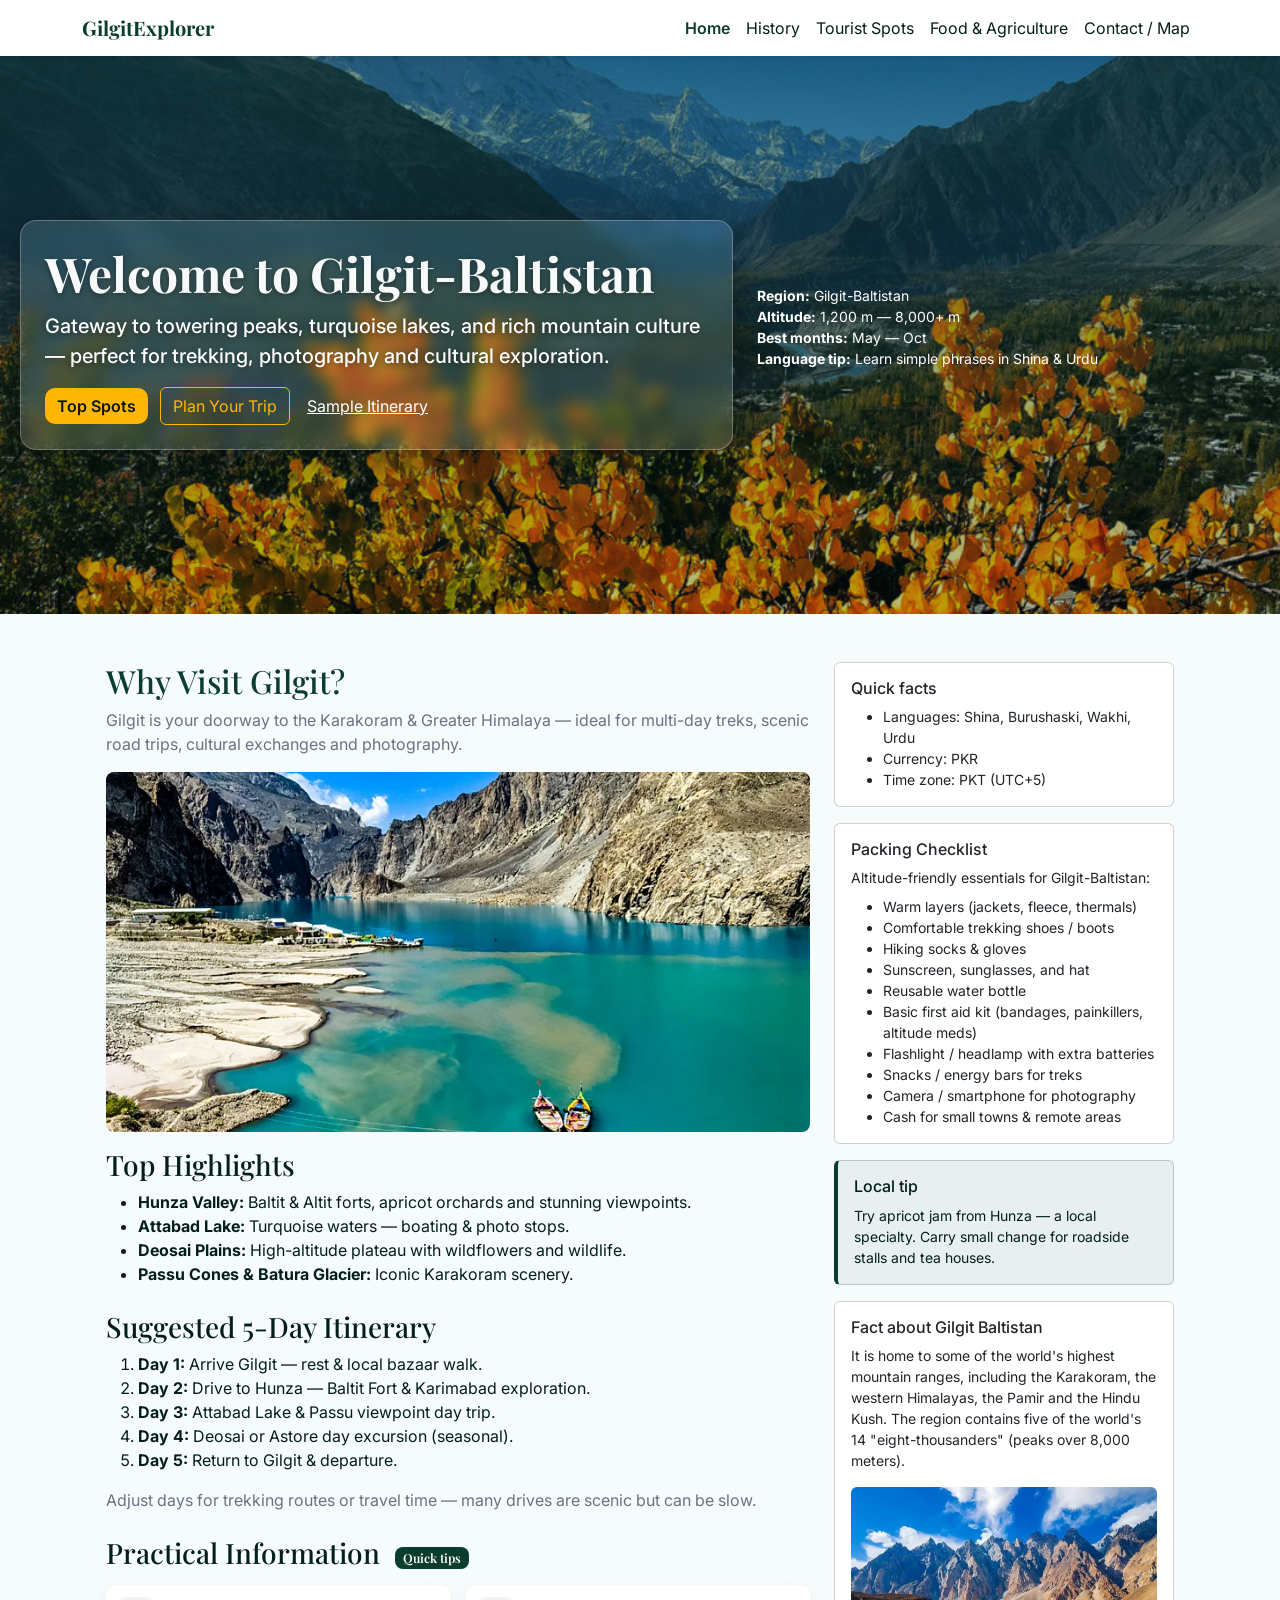
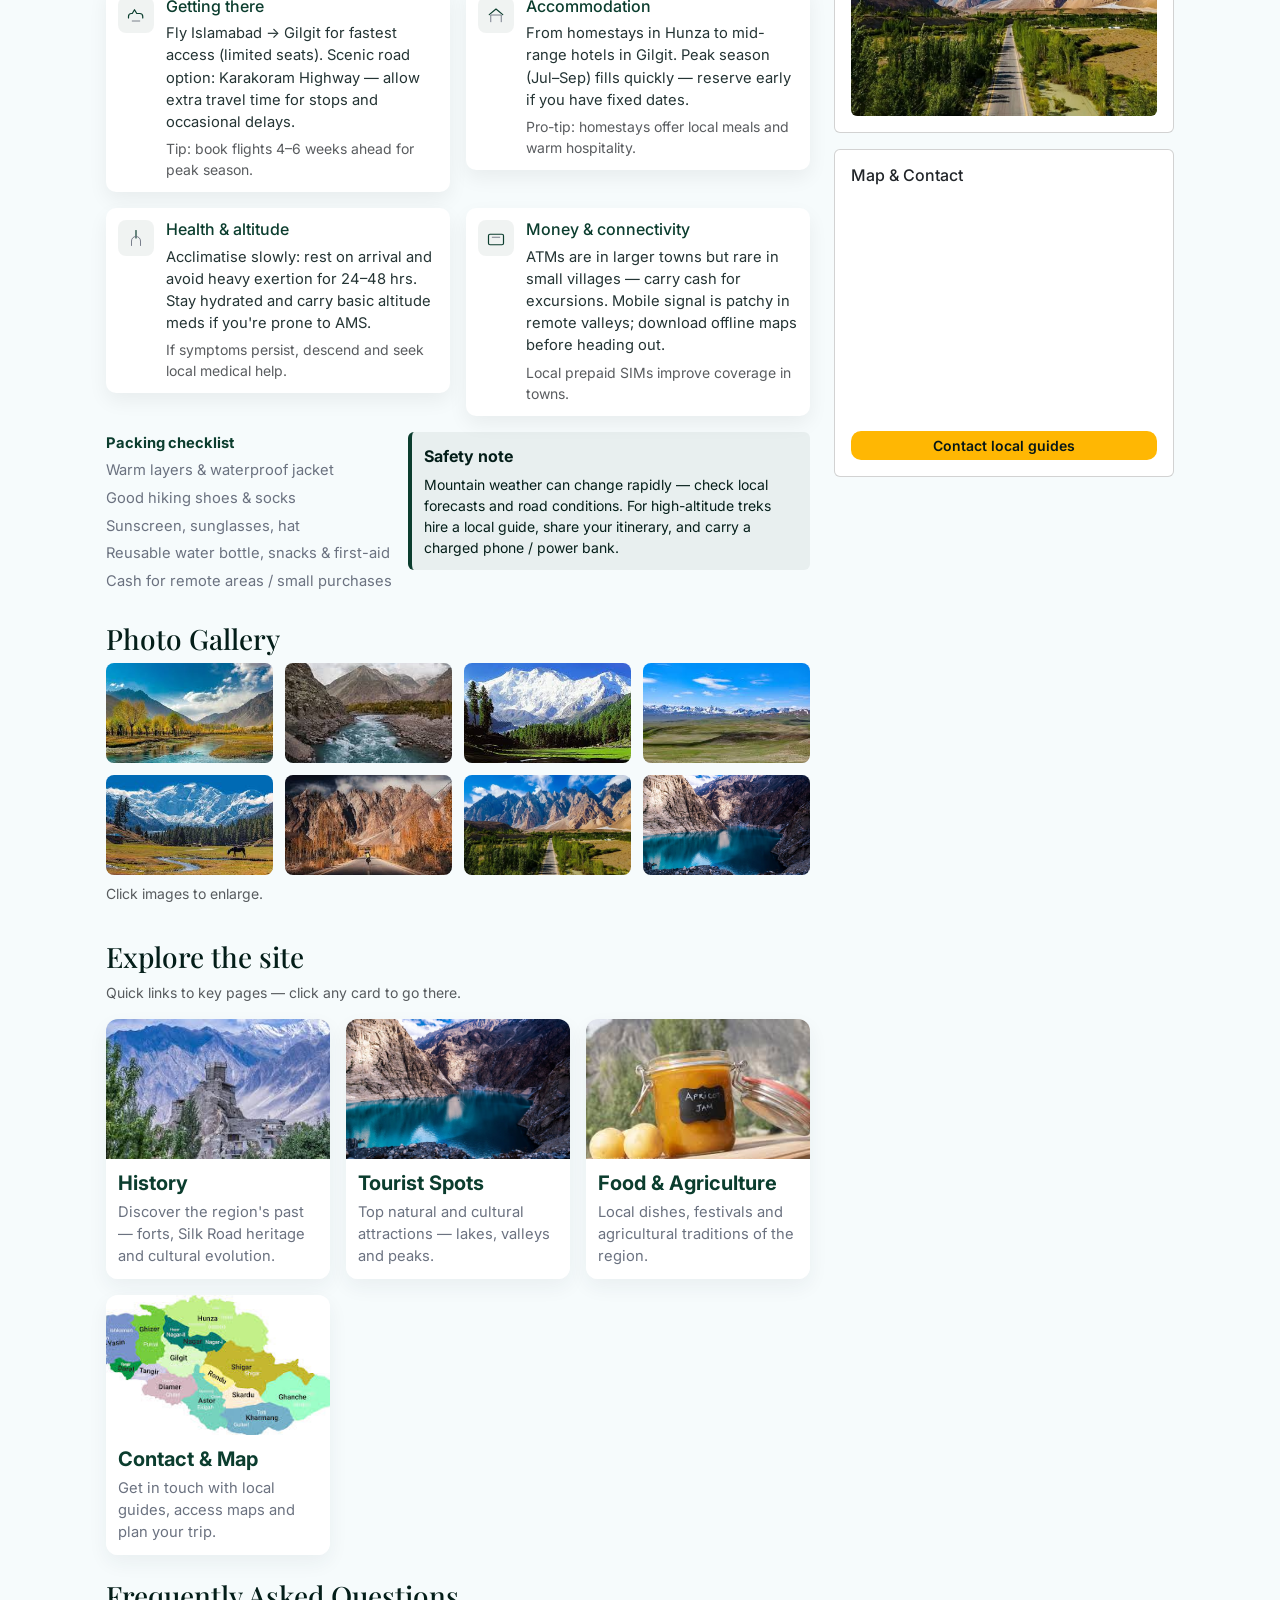
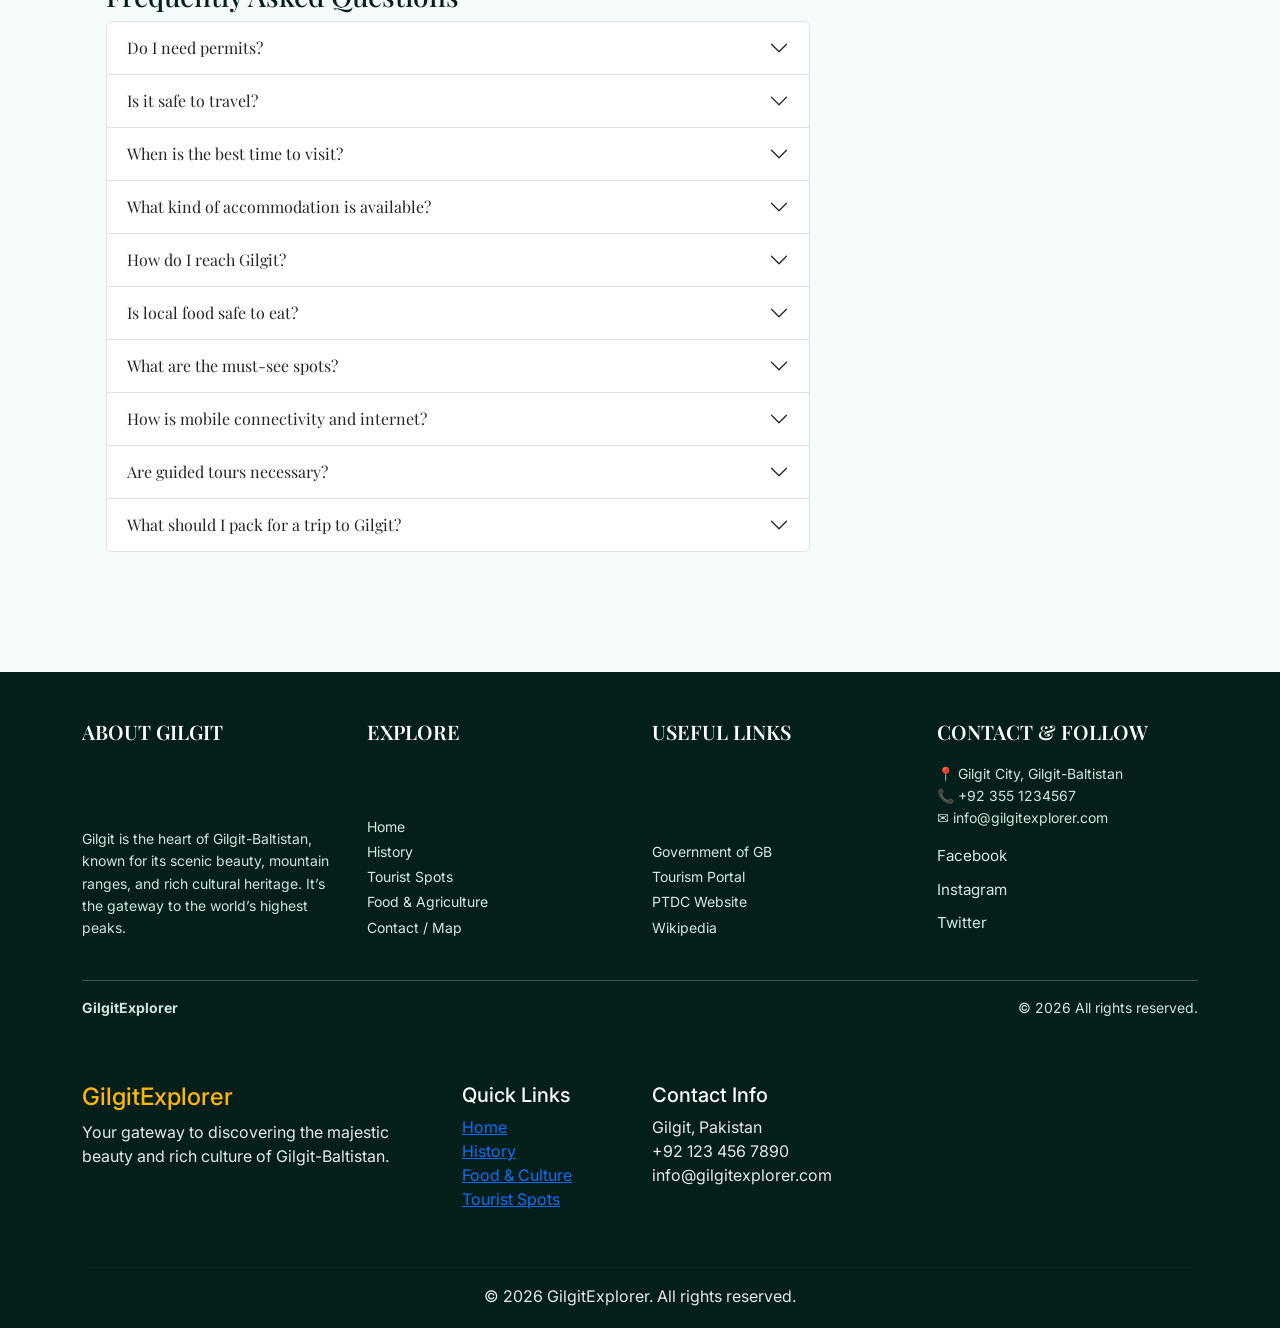
==== commit 44398841: "Merge branch 'main' of https://github.com/shujahaider21/gilgit_heritage_hub" ====
--- a/index.html
+++ b/index.html
@@ -18,10 +18,141 @@
       href="https://cdn.jsdelivr.net/npm/bootstrap@5.3.2/dist/css/bootstrap.min.css"
       rel="stylesheet"
     />
-    <!-- Site CSS (keep or adapt to your existing file) -->
-    <link href="assets/css/indexstyle.css" rel="stylesheet" />
 
     <style>
+      /* ---------- Palette (single source of truth) ---------- */
+      :root {
+        --primary: #0b3d2e; /* glacier green */
+        --accent: #ffb703; /* sunrise amber */
+        --muted: #6b7280;
+        --bg: #f6fbfc;
+        --card: #ffffff;
+        --dark: #041e19;
+      }
+
+      /* Reset / base */
+      * {
+        box-sizing: border-box;
+      }
+      html,
+      body {
+        height: 100%;
+      }
+      body {
+        margin: 0;
+        font-family: "Inter", system-ui, -apple-system, "Segoe UI", Roboto,
+          "Helvetica Neue", Arial;
+        background: var(--bg);
+        color: var(--dark);
+        -webkit-font-smoothing: antialiased;
+        -moz-osx-font-smoothing: grayscale;
+      }
+
+      /* Typography */
+      h1,
+      h2,
+      h3 {
+        font-family: "Playfair Display", serif;
+      }
+      .lead {
+        font-weight: 500;
+        color: #ffffff;
+      }
+      .small-muted {
+        color: var(--muted);
+      }
+
+      /* NAVBAR */
+      .navbar-brand {
+        font-family: "Playfair Display", serif;
+        font-weight: 700;
+      }
+      .navbar-brand.text-primary {
+        color: var(--primary) !important;
+      }
+      .nav-link {
+        color: var(--dark) !important;
+      }
+      .nav-link.active {
+        font-weight: 600;
+        color: var(--primary) !important;
+      }
+
+      /* HERO */
+      .hero {
+        min-height: 62vh;
+        background-position: center;
+        background-size: cover;
+        display: flex;
+        align-items: center;
+        color: #fff;
+      }
+
+      /* NEW: wider header content wrapper (centered) */
+      .hero-inner {
+        width: 100%;
+        max-width: 1400px; /* <-- increased width */
+        margin: 0 auto;
+        padding: 0 1.25rem; /* breathing room at edges */
+      }
+      @media (min-width: 1600px) {
+        .hero-inner {
+          max-width: 1600px;
+        }
+      }
+
+      /* card-glow: the nicer polished variant (backdrop blur + border) */
+      .card-glow {
+        background: rgba(255, 255, 255, 0.15);
+        backdrop-filter: blur(8px) saturate(160%);
+        -webkit-backdrop-filter: blur(12px) saturate(160%);
+        border: 1px solid rgba(255, 255, 255, 0.25);
+        border-radius: 1rem;
+        color: #f8f9fa;
+        box-shadow: 0 8px 32px 0 rgba(0, 0, 0, 0.3);
+        transition: all 0.3s ease-in-out;
+      }
+      .card-glow:hover {
+        background: rgba(255, 255, 255, 0.25);
+        transform: translateY(-5px);
+        box-shadow: 0 10px 40px rgba(0, 0, 0, 0.4);
+      }
+      .card-glow h1,
+      .card-glow p {
+        text-shadow: 0 2px 6px rgba(0, 0, 0, 0.4);
+      }
+
+      /* Buttons */
+      .btn-accent {
+        background: var(--accent);
+        color: #071717;
+        border-radius: 10px;
+        font-weight: 600;
+        border: 0;
+      }
+      .btn-outline-accent {
+        border: 1px solid var(--accent);
+        background: transparent;
+        color: var(--accent);
+      }
+
+      /* Helpers */
+      .container-narrow {
+        max-width: 1100px;
+        margin: 0 auto;
+        padding: 0 1rem;
+      }
+      .img-overview {
+        width: 100%;
+        max-height: 360px;
+        object-fit: cover;
+        border-radius: 8px;
+      }
+      .card-img-top {
+        height: 200px;
+        object-fit: cover;
+      }
+
       /* small gallery grid */
       .gallery-grid {
         display: grid;
@@ -35,31 +166,8 @@
         border-radius: 8px;
         cursor: pointer;
       }
-      .itinerary ol {
-        padding-left: 1.2rem;
-      }
-      .badge-info {
-        background: #d77a61;
-        color: #fff;
-      }
-      .card-img-top {
-        height: 200px;
-        object-fit: cover;
-      }
-      .img-overview {
-        width: 100%;
-        max-height: 360px;
-        object-fit: cover;
-        border-radius: 8px;
-      }
-      .callout {
-        background: #eff7f6;
-        padding: 12px;
-        border-left: 4px solid #d77a61;
-        border-radius: 6px;
-      }
-
-      /* NEW: site navigation cards */
+
+      /* Site navigation cards */
       .site-nav {
         margin: 2.25rem 0;
       }
@@ -78,6 +186,7 @@
         transition: transform 0.16s ease, box-shadow 0.16s ease;
         display: flex;
         flex-direction: column;
+        background: var(--card);
       }
       .site-card:hover {
         transform: translateY(-6px);
@@ -104,50 +213,191 @@
       .site-card h5 {
         margin: 0;
         font-weight: 700;
-        color: #223843;
+        color: var(--primary);
       }
       .site-card p {
         margin: 6px 0 0;
-        color: #5f6368;
+        color: var(--muted);
         font-size: 0.92rem;
       }
       .site-card a {
         position: absolute;
         inset: 0;
         z-index: 3;
-        text-indent: -9999px; /* full-card link for accessibility */
-      }
-
-      /* small responsive tweak for sidebar spacing */
+        text-indent: -9999px;
+      }
+
+      /* Info callout (updated to use primary as subtle tint) */
+      .callout {
+        background: rgba(11, 61, 46, 0.06);
+        padding: 12px;
+        border-left: 4px solid var(--primary);
+        border-radius: 6px;
+        color: var(--dark);
+      }
+
+      /* Cards, spots & footer */
+      .spot-card {
+        border: none;
+        transition: transform 0.28s ease, box-shadow 0.28s ease;
+      }
+      .spot-card:hover {
+        transform: translateY(-6px);
+        box-shadow: 0 18px 40px rgba(2, 20, 22, 0.06);
+      }
+      .section-title {
+        color: var(--primary);
+      }
+      footer {
+        background: var(--dark);
+        color: rgba(223, 247, 239, 0.95); /* soft off-white for body text */
+        padding-top: 3rem;
+        padding-bottom: 1.25rem;
+      }
+
+      /* Footer headings */
+      .footer h5 {
+        font-family: "Playfair Display", serif;
+        color: var(--card);
+        font-weight: 600;
+        margin-bottom: 1rem;
+      }
+
+      /* Footer links */
+      .footer a {
+        display: block;
+        line-height: 1.8;
+        color: rgba(
+          223,
+          247,
+          239,
+          0.95
+        ); /* match paragraph color for consistency */
+        text-decoration: none;
+      }
+      .footer a:hover,
+      .footer a:focus {
+        color: var(--accent);
+        text-decoration: underline;
+        outline: none;
+      }
+
+      /* Paragraphs in footer */
+      .footer p,
+      .footer .small {
+        line-height: 1.6;
+        margin-bottom: 0;
+        color: rgba(223, 247, 239, 0.92);
+      }
+
+      /* Accent icons */
+      .footer i,
+      .footer .bi {
+        color: var(--accent);
+        font-size: 1.15rem;
+        vertical-align: middle;
+      }
+
+      /* subtle rule */
+      .footer hr {
+        border-color: rgba(255, 255, 255, 0.06);
+      }
+
+      /* layout helper to vertically align columns */
+      .footer .footer-col {
+        display: flex;
+        flex-direction: column;
+        justify-content: space-between;
+        min-height: 220px;
+      }
+
+      /* social links */
+      .footer .social-icons a {
+        font-size: 0.95rem;
+        color: rgba(223, 247, 239, 0.95);
+      }
+      .footer .social-icons a:hover {
+        color: var(--accent);
+      }
+
+      /* Map helper */
+      .map-wrap iframe {
+        width: 100%;
+        height: 100%;
+        min-height: 320px;
+        border: 0;
+        border-radius: 8px;
+      }
+
+      /* Practical section specific styles */
+      #practical .feature {
+        background: var(--card);
+        border-radius: 10px;
+        padding: 12px;
+        box-shadow: 0 8px 20px rgba(2, 20, 22, 0.06);
+        display: flex;
+        gap: 12px;
+        align-items: flex-start;
+      }
+      #practical .feature h6 {
+        margin: 0 0 6px 0;
+        color: var(--primary);
+        font-size: 1rem;
+      }
+      #practical .feature p {
+        margin: 0;
+        color: #243434;
+        font-size: 0.92rem;
+      }
+      #practical .feature .icon {
+        flex: 0 0 36px;
+        width: 36px;
+        height: 36px;
+        display: inline-grid;
+        place-items: center;
+        border-radius: 8px;
+        background: rgba(11, 61, 46, 0.06);
+      }
+      #practical .checklist {
+        list-style: none;
+        padding-left: 0;
+        margin: 0;
+        color: var(--dark);
+      }
+      #practical .checklist li {
+        margin-bottom: 0.35rem;
+        font-size: 0.92rem;
+        color: var(--muted);
+      }
+      #practical .quick-badge {
+        background: var(--primary);
+        color: var(--card);
+        font-weight: 600;
+        font-size: 0.78rem;
+        padding: 0.15rem 0.5rem;
+        border-radius: 0.5rem;
+      }
+
+      /* Responsive tweaks */
       @media (max-width: 991px) {
         .img-overview {
           max-height: 260px;
         }
       }
-
-      /* small helpers used elsewhere */
-      .small-muted {
-        color: #6b6f72;
-      }
-      .btn-accent {
-        background: #d77a61;
-        color: #fff;
-        border: none;
-      }
-      .btn-outline-accent {
-        border: 1px solid #d77a61;
-        color: #fff;
-        background: transparent;
-      }
-      .card-glow {
-        background: rgba(255, 255, 255, 0.06);
-        border-radius: 12px;
-        color: white;
+      @media (max-width: 767px) {
+        .hero {
+          min-height: 44vh;
+        }
+        /* keep hero-inner comfortable on smaller screens */
+        .hero-inner {
+          padding: 0 1rem;
+        }
       }
     </style>
   </head>
+
   <body>
-    <!-- NAV (same across all pages) -->
+    <!-- NAV -->
     <nav
       class="navbar navbar-expand-lg navbar-light bg-white shadow-sm sticky-top"
     >
@@ -172,10 +422,10 @@
               <a class="nav-link" href="history.html">History</a>
             </li>
             <li class="nav-item">
-              <a class="nav-link" href="touristspots.html">Tourist Spots</a>
+              <a class="nav-link" href="touristsspots.html">Tourist Spots</a>
             </li>
             <li class="nav-item">
-              <a class="nav-link" href="food.html">Food & Culture</a>
+              <a class="nav-link" href="food.html">Food & Agriculture</a>
             </li>
             <li class="nav-item">
               <a class="nav-link" href="contact.html">Contact / Map</a>
@@ -199,7 +449,8 @@
         background-position: center;
       "
     >
-      <div class="container py-5">
+      <!-- widened, centered inner wrapper -->
+      <div class="hero-inner py-5">
         <div class="row align-items-center">
           <div class="col-lg-7">
             <div class="card-glow p-4">
@@ -308,40 +559,216 @@
               </p>
             </section>
 
+            <!-- ===== Updated Practical Information (themed) ===== -->
             <section id="practical" class="mb-4">
-              <h3>Practical Information</h3>
-              <div class="row">
-                <div class="col-md-6">
-                  <h6>Getting there</h6>
-                  <p class="small">
-                    Flights from Islamabad to Gilgit or long road journey via
-                    Karakoram Highway. Book flights early due to limited seats.
-                  </p>
+              <h3 class="mb-3">
+                Practical Information
+                <span class="quick-badge" style="margin-left: 0.5rem"
+                  >Quick tips</span
+                >
+              </h3>
+
+              <div class="row row-cols-1 row-cols-md-2 g-3 mb-3">
+                <!-- Getting there -->
+                <div class="col">
+                  <div class="feature">
+                    <div class="icon" aria-hidden="true">
+                      <!-- airplane / road icon -->
+                      <svg
+                        width="18"
+                        height="18"
+                        viewBox="0 0 24 24"
+                        fill="none"
+                        xmlns="http://www.w3.org/2000/svg"
+                        aria-hidden="true"
+                      >
+                        <path
+                          d="M2 16v-2a4 4 0 0 1 4-4h1l3-5 3 5h4a4 4 0 0 1 4 4v2"
+                          stroke="var(--primary)"
+                          stroke-width="1.6"
+                          stroke-linecap="round"
+                          stroke-linejoin="round"
+                        />
+                        <path
+                          d="M7 20h10"
+                          stroke="var(--muted)"
+                          stroke-width="1.2"
+                          stroke-linecap="round"
+                        />
+                      </svg>
+                    </div>
+                    <div>
+                      <h6>Getting there</h6>
+                      <p class="mb-0">
+                        Fly Islamabad → Gilgit for fastest access (limited
+                        seats). Scenic road option: Karakoram Highway — allow
+                        extra travel time for stops and occasional delays.
+                      </p>
+                      <div class="small text-muted" style="margin-top: 0.35rem">
+                        Tip: book flights 4–6 weeks ahead for peak season.
+                      </div>
+                    </div>
+                  </div>
                 </div>
-                <div class="col-md-6">
-                  <h6>Accommodation</h6>
-                  <p class="small">
-                    Range from guesthouses and homestays in Hunza to hotels in
-                    Gilgit. Peak season: July–Sept; book in advance.
-                  </p>
+
+                <!-- Accommodation -->
+                <div class="col">
+                  <div class="feature">
+                    <div class="icon" aria-hidden="true">
+                      <svg
+                        width="18"
+                        height="18"
+                        viewBox="0 0 24 24"
+                        fill="none"
+                        xmlns="http://www.w3.org/2000/svg"
+                      >
+                        <path
+                          d="M3 11.5L12 4l9 7.5"
+                          stroke="var(--primary)"
+                          stroke-width="1.6"
+                          stroke-linecap="round"
+                          stroke-linejoin="round"
+                        />
+                        <path
+                          d="M5 21V12h14v9"
+                          stroke="var(--muted)"
+                          stroke-width="1.2"
+                          stroke-linecap="round"
+                          stroke-linejoin="round"
+                        />
+                      </svg>
+                    </div>
+                    <div>
+                      <h6>Accommodation</h6>
+                      <p class="mb-0">
+                        From homestays in Hunza to mid-range hotels in Gilgit.
+                        Peak season (Jul–Sep) fills quickly — reserve early if
+                        you have fixed dates.
+                      </p>
+                      <div class="small text-muted" style="margin-top: 0.35rem">
+                        Pro-tip: homestays offer local meals and warm
+                        hospitality.
+                      </div>
+                    </div>
+                  </div>
+                </div>
+
+                <!-- Health & Altitude -->
+                <div class="col">
+                  <div class="feature">
+                    <div class="icon" aria-hidden="true">
+                      <svg
+                        width="18"
+                        height="18"
+                        viewBox="0 0 24 24"
+                        fill="none"
+                        xmlns="http://www.w3.org/2000/svg"
+                      >
+                        <path
+                          d="M12 2v10"
+                          stroke="var(--primary)"
+                          stroke-width="1.6"
+                          stroke-linecap="round"
+                          stroke-linejoin="round"
+                        />
+                        <path
+                          d="M6 22v-6a6 6 0 0 1 12 0v6"
+                          stroke="var(--muted)"
+                          stroke-width="1.2"
+                          stroke-linecap="round"
+                          stroke-linejoin="round"
+                        />
+                      </svg>
+                    </div>
+                    <div>
+                      <h6>Health & altitude</h6>
+                      <p class="mb-0">
+                        Acclimatise slowly: rest on arrival and avoid heavy
+                        exertion for 24–48 hrs. Stay hydrated and carry basic
+                        altitude meds if you're prone to AMS.
+                      </p>
+                      <div class="small text-muted" style="margin-top: 0.35rem">
+                        If symptoms persist, descend and seek local medical
+                        help.
+                      </div>
+                    </div>
+                  </div>
+                </div>
+
+                <!-- Money & Connectivity -->
+                <div class="col">
+                  <div class="feature">
+                    <div class="icon" aria-hidden="true">
+                      <svg
+                        width="18"
+                        height="18"
+                        viewBox="0 0 24 24"
+                        fill="none"
+                        xmlns="http://www.w3.org/2000/svg"
+                      >
+                        <rect
+                          x="2"
+                          y="7"
+                          width="20"
+                          height="14"
+                          rx="2"
+                          stroke="var(--primary)"
+                          stroke-width="1.6"
+                        />
+                        <path
+                          d="M7 11h10"
+                          stroke="var(--muted)"
+                          stroke-width="1.2"
+                          stroke-linecap="round"
+                        />
+                      </svg>
+                    </div>
+                    <div>
+                      <h6>Money & connectivity</h6>
+                      <p class="mb-0">
+                        ATMs are in larger towns but rare in small villages —
+                        carry cash for excursions. Mobile signal is patchy in
+                        remote valleys; download offline maps before heading
+                        out.
+                      </p>
+                      <div class="small text-muted" style="margin-top: 0.35rem">
+                        Local prepaid SIMs improve coverage in towns.
+                      </div>
+                    </div>
+                  </div>
                 </div>
               </div>
 
-              <div class="row mt-2">
-                <div class="col-md-6">
-                  <h6>Health & Altitude</h6>
-                  <p class="small">
-                    Acclimatise slowly, stay hydrated and avoid strenuous
-                    activity on arrival. Seek local advice for high-altitude
-                    treks.
-                  </p>
-                </div>
-                <div class="col-md-6">
-                  <h6>Money & Connectivity</h6>
-                  <p class="small">
-                    ATMs limited in smaller towns — carry cash. Mobile
-                    connectivity is patchy in valleys; pre-download maps.
-                  </p>
+              <!-- Checklist + Callout -->
+              <div
+                class="d-flex flex-column flex-md-row gap-3 align-items-start"
+              >
+                <ul class="checklist mb-0" style="min-width: 260px">
+                  <li>
+                    <strong
+                      style="
+                        color: var(--primary);
+                        display: block;
+                        margin-bottom: 0.35rem;
+                      "
+                      >Packing checklist</strong
+                    >
+                  </li>
+                  <li>Warm layers & waterproof jacket</li>
+                  <li>Good hiking shoes & socks</li>
+                  <li>Sunscreen, sunglasses, hat</li>
+                  <li>Reusable water bottle, snacks & first-aid</li>
+                  <li>Cash for remote areas / small purchases</li>
+                </ul>
+
+                <div class="callout" style="flex: 1">
+                  <strong>Safety note</strong>
+                  <div class="small" style="margin-top: 0.4rem">
+                    Mountain weather can change rapidly — check local forecasts
+                    and road conditions. For high-altitude treks hire a local
+                    guide, share your itinerary, and carry a charged phone /
+                    power bank.
+                  </div>
                 </div>
               </div>
             </section>
@@ -410,7 +837,7 @@
               <p class="small text-muted mt-2">Click images to enlarge.</p>
             </section>
 
-            <!-- NEW: Site navigation cards (links to other pages) -->
+            <!-- Site navigation cards -->
             <section id="site-nav" class="site-nav mb-4">
               <h3>Explore the site</h3>
               <p class="small text-muted">
@@ -418,7 +845,6 @@
               </p>
 
               <div class="site-nav-grid">
-                <!-- History -->
                 <article
                   class="site-card"
                   role="article"
@@ -435,7 +861,6 @@
                   <a href="history.html" title="History — Gilgit">History</a>
                 </article>
 
-                <!-- Tourist Spots -->
                 <article
                   class="site-card"
                   role="article"
@@ -454,7 +879,6 @@
                   >
                 </article>
 
-                <!-- Food & Culture -->
                 <article
                   class="site-card"
                   role="article"
@@ -465,18 +889,17 @@
                     alt="Apricot jam from Hunza"
                   />
                   <div class="card-body">
-                    <h5 id="nav-food">Food & Culture</h5>
+                    <h5 id="nav-food">Food & Agriculture</h5>
                     <p>
                       Local dishes, festivals and agricultural traditions of the
                       region.
                     </p>
                   </div>
-                  <a href="food.html" title="Food & Culture — Gilgit"
-                    >Food & Culture</a
+                  <a href="food.html" title="Food & Agriculture — Gilgit"
+                    >Food & Agriculture</a
                   >
                 </article>
 
-                <!-- Contact -->
                 <article
                   class="site-card"
                   role="article"
@@ -499,6 +922,7 @@
             <section id="faq" class="mb-4">
               <h3>Frequently Asked Questions</h3>
               <div class="accordion" id="faqAccordion">
+                <!-- Ten accordion items (kept from your original) -->
                 <!-- 1 -->
                 <div class="accordion-item">
                   <h2 class="accordion-header" id="faqOne">
@@ -524,7 +948,6 @@
                     </div>
                   </div>
                 </div>
-
                 <!-- 2 -->
                 <div class="accordion-item">
                   <h2 class="accordion-header" id="faqTwo">
@@ -550,7 +973,6 @@
                     </div>
                   </div>
                 </div>
-
                 <!-- 3 -->
                 <div class="accordion-item">
                   <h2 class="accordion-header" id="faqThree">
@@ -576,7 +998,6 @@
                     </div>
                   </div>
                 </div>
-
                 <!-- 4 -->
                 <div class="accordion-item">
                   <h2 class="accordion-header" id="faqFour">
@@ -601,7 +1022,6 @@
                     </div>
                   </div>
                 </div>
-
                 <!-- 5 -->
                 <div class="accordion-item">
                   <h2 class="accordion-header" id="faqFive">
@@ -626,7 +1046,6 @@
                     </div>
                   </div>
                 </div>
-
                 <!-- 6 -->
                 <div class="accordion-item">
                   <h2 class="accordion-header" id="faqSix">
@@ -651,7 +1070,6 @@
                     </div>
                   </div>
                 </div>
-
                 <!-- 7 -->
                 <div class="accordion-item">
                   <h2 class="accordion-header" id="faqSeven">
@@ -676,7 +1094,6 @@
                     </div>
                   </div>
                 </div>
-
                 <!-- 8 -->
                 <div class="accordion-item">
                   <h2 class="accordion-header" id="faqEight">
@@ -701,7 +1118,6 @@
                     </div>
                   </div>
                 </div>
-
                 <!-- 9 -->
                 <div class="accordion-item">
                   <h2 class="accordion-header" id="faqNine">
@@ -727,7 +1143,6 @@
                     </div>
                   </div>
                 </div>
-
                 <!-- 10 -->
                 <div class="accordion-item">
                   <h2 class="accordion-header" id="faqTen">
@@ -756,7 +1171,6 @@
               </div>
             </section>
           </div>
-          <!-- end col-lg-8 -->
 
           <!-- Sidebar -->
           <aside class="col-lg-4">
@@ -788,14 +1202,6 @@
                 <li>Camera / smartphone for photography</li>
                 <li>Cash for small towns & remote areas</li>
               </ul>
-              <div class="mt-2">
-                <a
-                  class="btn btn-sm btn-outline-accent"
-                  href="assets/images/packing-checklist.pdf"
-                  download
-                  >Download PDF version</a
-                >
-              </div>
             </div>
 
             <div class="card p-3 mb-3 callout">
@@ -843,7 +1249,125 @@
     </main>
 
     <!-- FOOTER -->
-    <footer class="mt-5 py-3 bg-light">
+
+    <!-- Footer -->
+    <footer class="footer pt-5 pb-3 mt-5">
+      <div class="container">
+        <div class="row text-start">
+          <!-- 1: About Gilgit -->
+          <div class="col-lg-3 col-md-6 mb-4 footer-col">
+            <h5 class="text-uppercase mb-3">About Gilgit</h5>
+            <p class="small">
+              Gilgit is the heart of Gilgit-Baltistan, known for its scenic
+              beauty, mountain ranges, and rich cultural heritage. It’s the
+              gateway to the world’s highest peaks.
+            </p>
+          </div>
+
+          <!-- 2: Explore -->
+          <div class="col-lg-3 col-md-6 mb-4 footer-col">
+            <h5 class="text-uppercase mb-3">Explore</h5>
+            <ul class="list-unstyled small">
+              <li>
+                <a href="index.html" class="text-decoration-none">Home</a>
+              </li>
+              <li>
+                <a href="history.html" class="text-decoration-none">History</a>
+              </li>
+              <li>
+                <a href="spots.html" class="text-decoration-none"
+                  >Tourist Spots</a
+                >
+              </li>
+              <li>
+                <a href="food.html" class="text-decoration-none"
+                  >Food & Agriculture</a
+                >
+              </li>
+              <li>
+                <a href="contact.html" class="text-decoration-none"
+                  >Contact / Map</a
+                >
+              </li>
+            </ul>
+          </div>
+
+          <!-- 3: Useful Links -->
+          <div class="col-lg-3 col-md-6 mb-4 footer-col">
+            <h5 class="text-uppercase mb-3">Useful Links</h5>
+            <ul class="list-unstyled small">
+              <li>
+                <a
+                  href="https://www.gilgitbaltistan.gov.pk"
+                  target="_blank"
+                  class="text-decoration-none"
+                  >Government of GB</a
+                >
+              </li>
+              <li>
+                <a
+                  href="https://www.pakistan.travel"
+                  target="_blank"
+                  class="text-decoration-none"
+                  >Tourism Portal</a
+                >
+              </li>
+              <li>
+                <a
+                  href="https://www.ptdc.com.pk"
+                  target="_blank"
+                  class="text-decoration-none"
+                  >PTDC Website</a
+                >
+              </li>
+              <li>
+                <a
+                  href="https://en.wikipedia.org/wiki/Gilgit-Baltistan"
+                  target="_blank"
+                  class="text-decoration-none"
+                  >Wikipedia</a
+                >
+              </li>
+            </ul>
+          </div>
+
+          <!-- 4: Contact & Social -->
+          <div class="col-lg-3 col-md-6 mb-4 footer-col">
+            <h5 class="text-uppercase mb-3">Contact & Follow</h5>
+            <p class="small mb-2">
+              📍 Gilgit City, Gilgit-Baltistan <br />
+              📞 +92 355 1234567 <br />
+              ✉️ info@gilgitexplorer.com
+            </p>
+            <div class="social-icons">
+              <a href="#" class="me-3 text-decoration-none"
+                ><i class="bi bi-facebook"></i> Facebook</a
+              >
+              <a href="#" class="me-3 text-decoration-none"
+                ><i class="bi bi-instagram"></i> Instagram</a
+              >
+              <a href="#" class="text-decoration-none"
+                ><i class="bi bi-twitter"></i> Twitter</a
+              >
+            </div>
+          </div>
+        </div>
+
+        <hr class="border-light" />
+        <div class="d-flex justify-content-between align-items-center small">
+          <div><strong>GilgitExplorer</strong></div>
+          <div>
+            ©
+            <script>
+              document.write(new Date().getFullYear());
+            </script>
+            All rights reserved.
+          </div>
+        </div>
+      </div>
+    </footer>
+
+    <!-- <footer class="mt-5 py-3">
       <div class="container d-flex justify-content-between align-items-center">
         <div>
           <strong>GilgitExplorer</strong>
@@ -856,7 +1380,7 @@
           </script>
         </div>
       </div>
-    </footer>
+    </footer> -->
 
     <!-- Image modal for gallery -->
     <div class="modal fade" id="imgModal" tabindex="-1" aria-hidden="true">
@@ -911,10 +1435,8 @@
 
     <!-- SCRIPTS -->
     <script src="https://cdn.jsdelivr.net/npm/bootstrap@5.3.2/dist/js/bootstrap.bundle.min.js"></script>
-    <script src="assets/js/main.js"></script>
-
     <script>
-      // Simple gallery modal logic (guarded)
+      // Simple gallery modal logic
       document.querySelectorAll(".gallery-grid img").forEach((img) => {
         img.addEventListener("click", (e) => {
           const src =
@@ -927,19 +1449,15 @@
         });
       });
 
-      // Make site-card keyboard-accessible
+      // Make site-card keyboard-accessible and clickable
       document.querySelectorAll(".site-card").forEach((card) => {
         card.tabIndex = 0;
         card.addEventListener("keydown", (e) => {
           if (e.key === "Enter" || e.key === " ") {
             const link = card.querySelector("a");
-            if (link) {
-              // follow link (opens same tab)
-              window.location.href = link.getAttribute("href");
-            }
+            if (link) window.location.href = link.getAttribute("href");
           }
         });
-        // allow click anywhere
         card.addEventListener("click", () => {
           const link = card.querySelector("a");
           if (link) window.location.href = link.getAttribute("href");
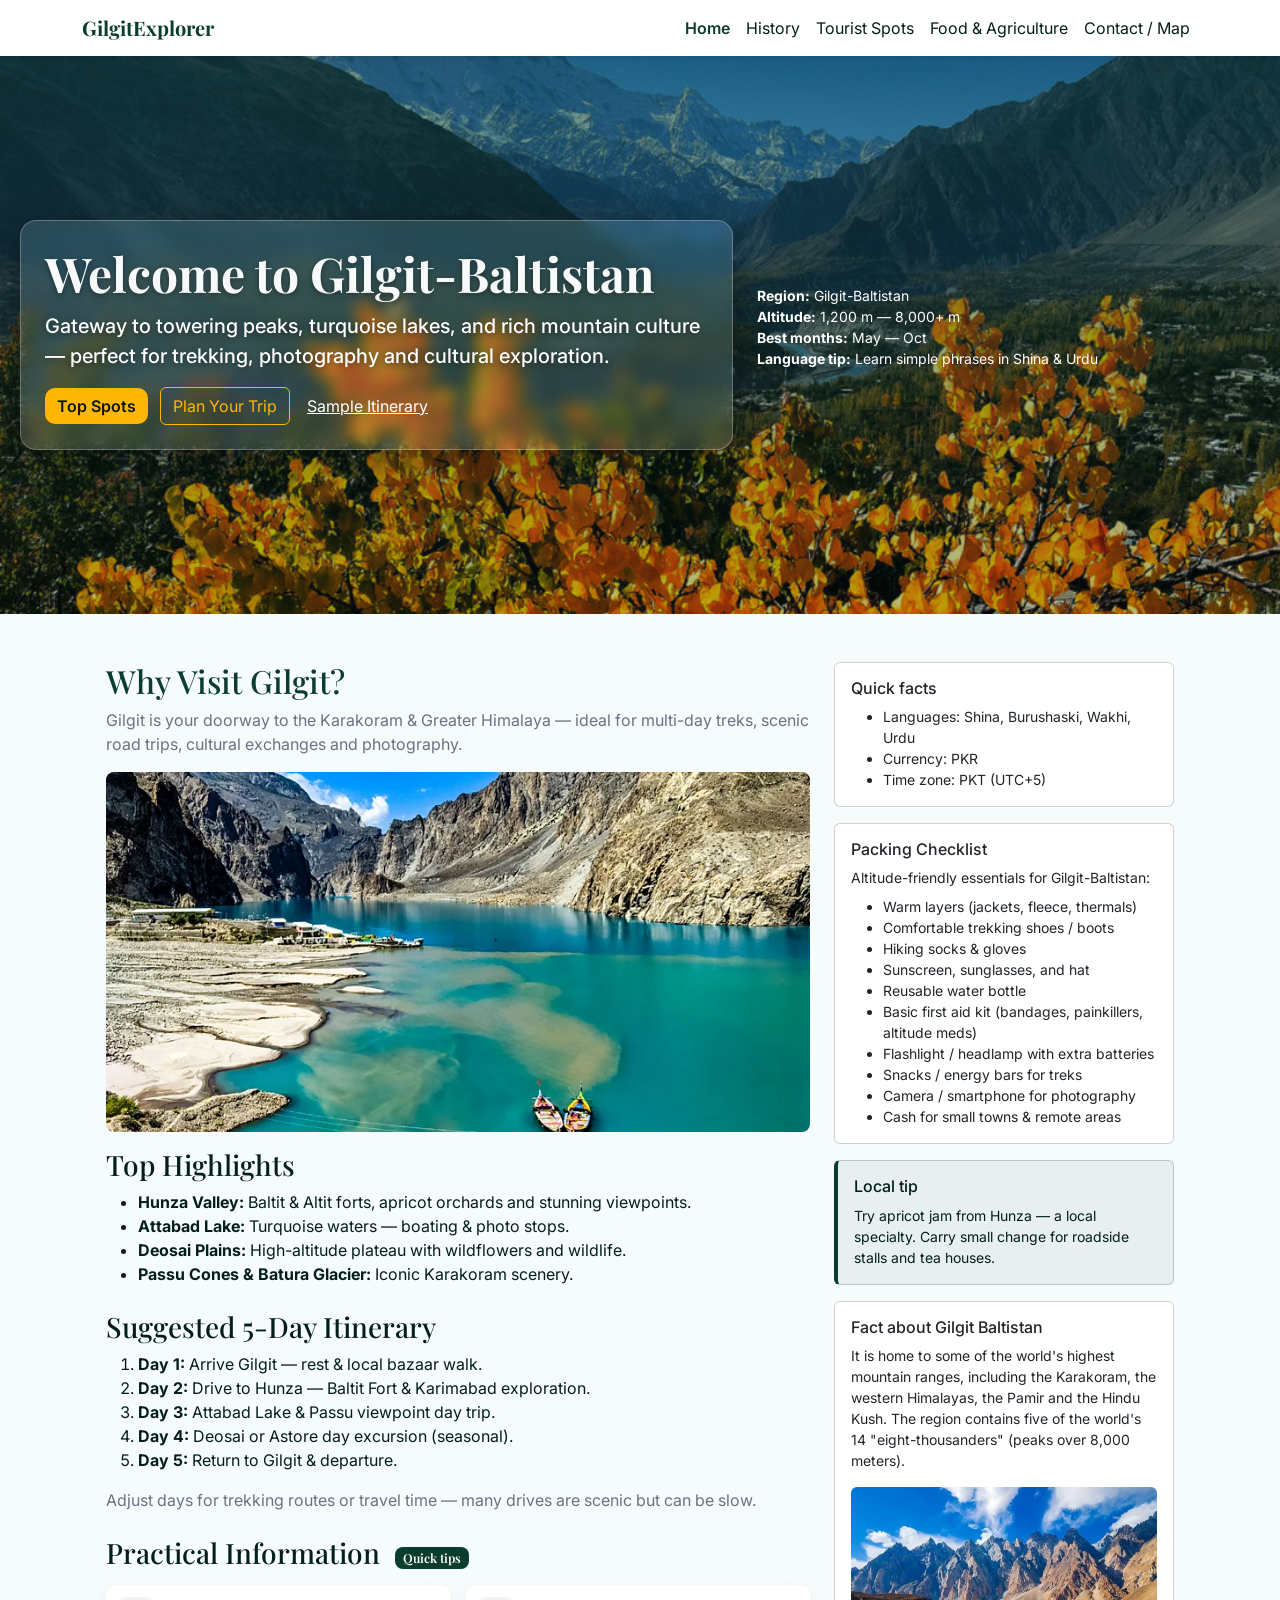
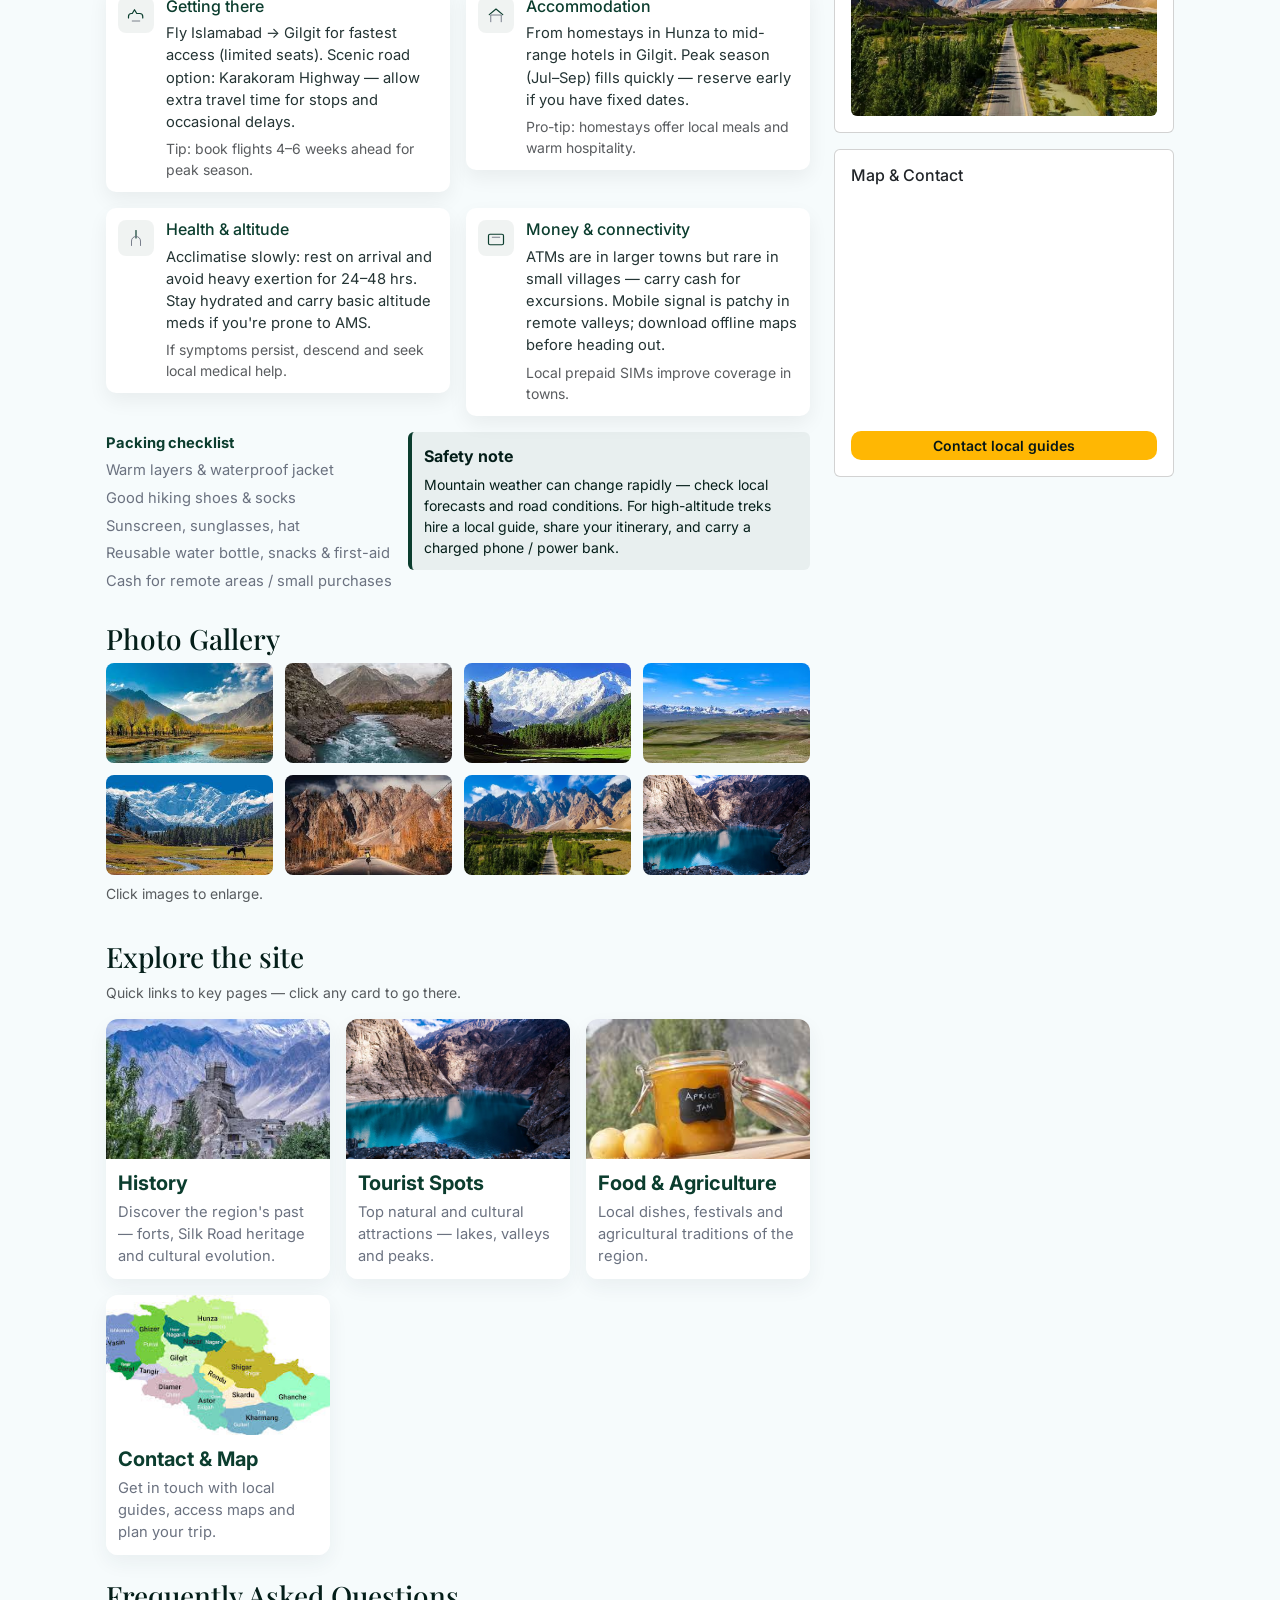
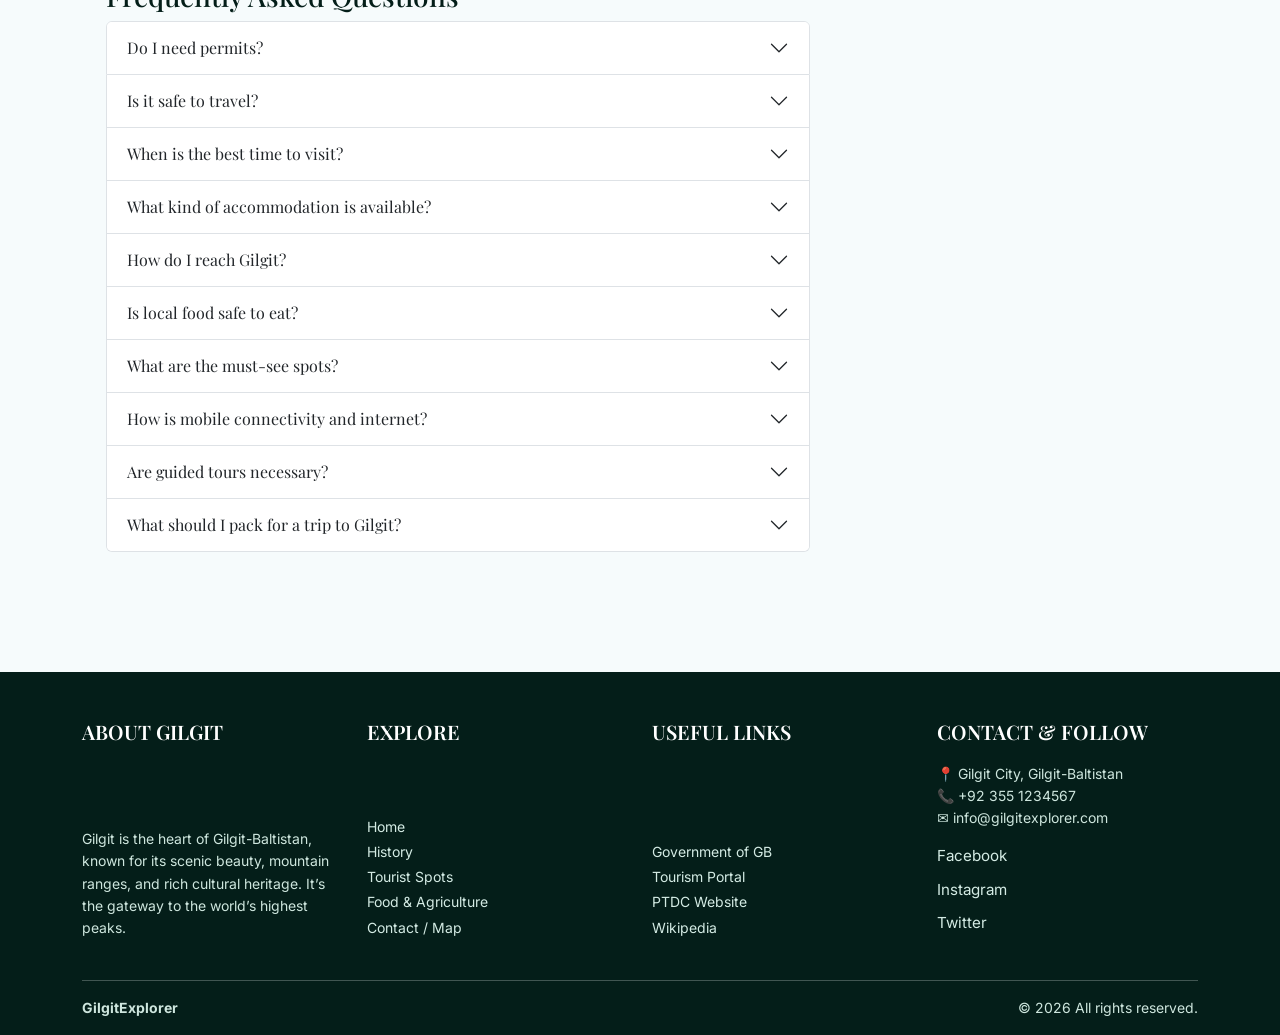
==== commit 5e1a656f: "tweaked history.html" ====
--- a/index.html
+++ b/index.html
@@ -1398,41 +1398,6 @@
       </div>
     </div>
 
-    <footer>
-      <div class="container">
-        <div class="row">
-          <div class="col-lg-4 mb-4">
-            <h4 style="color:var(--accent)">GilgitExplorer</h4>
-            <p style="color:rgba(255,255,255,0.9)">Your gateway to discovering the majestic beauty and rich culture of Gilgit-Baltistan.</p>
-          </div>
-
-          <div class="col-lg-2 col-md-6 mb-4">
-            <h5 style="color:#fff">Quick Links</h5>
-            <ul class="list-unstyled">
-              <li><a href="index.html">Home</a></li>
-              <li><a href="history.html">History</a></li>
-              <li><a href="food.html">Food & Culture</a></li>
-              <li><a href="touristspots.html">Tourist Spots</a></li>
-            </ul>
-          </div>
-
-          <div class="col-lg-3 col-md-6 mb-4">
-            <h5 style="color:#fff">Contact Info</h5>
-            <ul class="list-unstyled" style="color:rgba(255,255,255,0.9)">
-              <li>Gilgit, Pakistan</li>
-              <li>+92 123 456 7890</li>
-              <li>info@gilgitexplorer.com</li>
-            </ul>
-          </div>
-        </div>
-
-        <hr style="border-color: rgba(255,255,255,0.06)" />
-        <div class="text-center" style="color:rgba(255,255,255,0.9)">
-          &copy; <script>document.write(new Date().getFullYear())</script> GilgitExplorer. All rights reserved.
-        </div>
-      </div>
-    </footer>
-
     <!-- SCRIPTS -->
     <script src="https://cdn.jsdelivr.net/npm/bootstrap@5.3.2/dist/js/bootstrap.bundle.min.js"></script>
     <script>
